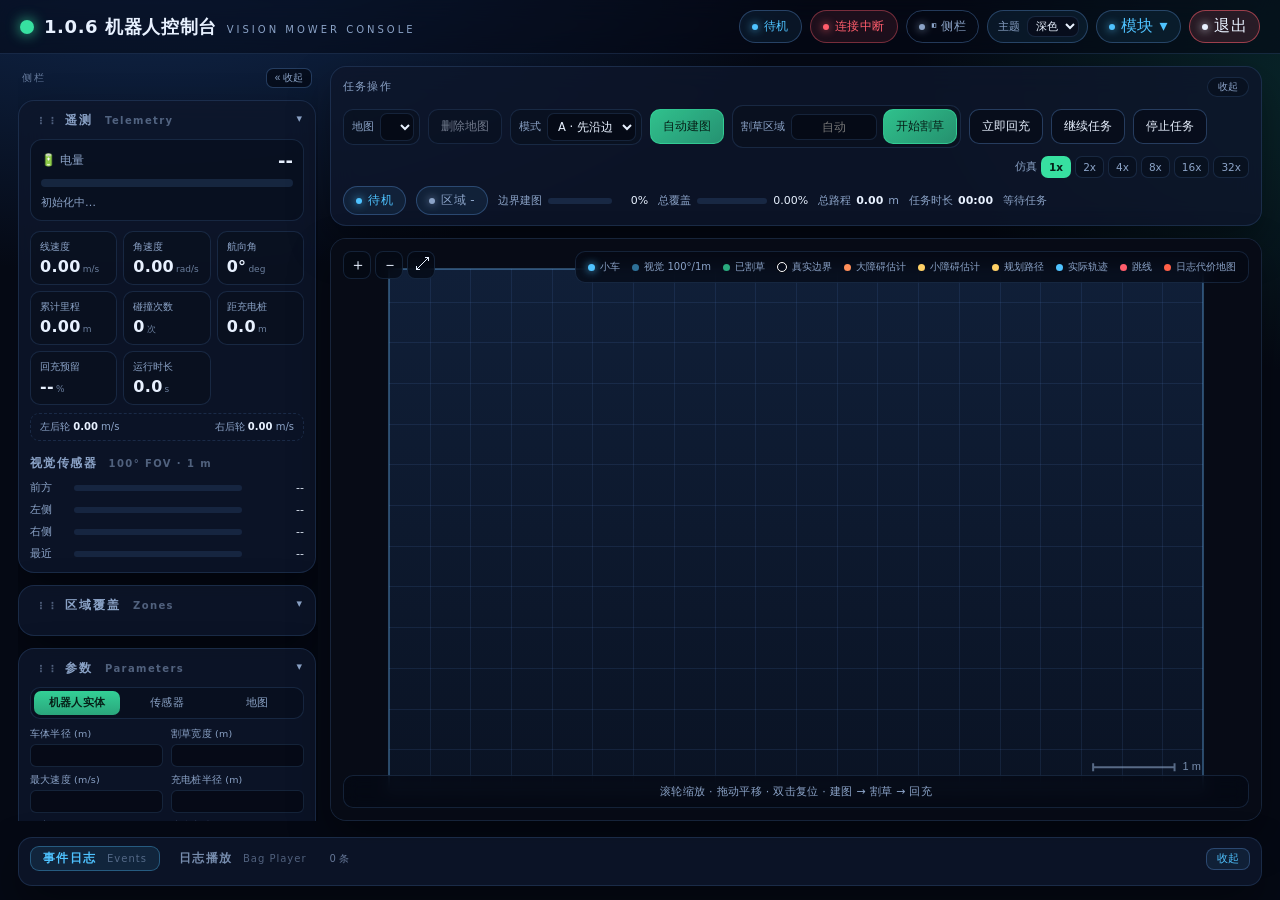
==== robot_simulation/frontend/index.html @ 34ba6122 "调整下地图设置" ====
<!DOCTYPE html>
<html lang="zh-CN">
<head>
  <meta charset="utf-8" />
  <meta name="viewport" content="width=device-width, initial-scale=1" />
  <title>1.0.6 机器人控制台 · Mower Console</title>
  <link rel="icon" href="data:image/svg+xml,%3Csvg xmlns='http://www.w3.org/2000/svg' viewBox='0 0 64 64'%3E%3Ccircle cx='32' cy='32' r='26' fill='%230b1020' stroke='%2337e0a0' stroke-width='4'/%3E%3Ccircle cx='32' cy='32' r='9' fill='%2337e0a0'/%3E%3C/svg%3E" />
  <script>
    try {
      document.documentElement.dataset.theme =
        localStorage.getItem("mowerThemeV1") || "dark";
    } catch (error) {
      document.documentElement.dataset.theme = "dark";
    }
  </script>
  <link rel="stylesheet" href="styles.css" />
</head>
<body>
  <header class="topbar">
    <div class="brand">
      <span class="brand-mark" aria-hidden="true"></span>
      <span class="brand-title">1.0.6 机器人控制台</span>
      <span class="brand-sub">Vision Mower Console</span>
    </div>
    <div class="status-chips">
      <span id="modeChip" class="chip chip--manual">待机</span>
      <span id="linkChip" class="chip chip--ok">已连接</span>
      <button id="sidebarToggleBtn" class="chip chip--ghost" type="button" aria-pressed="false"
        title="收起 / 展开左侧栏（遥测、参数）">◧ 侧栏</button>
      <label class="theme-picker" title="界面配色">
        主题
        <select id="themeSelect" aria-label="界面配色">
          <option value="dark">深色</option>
          <option value="light">浅色</option>
          <option value="warm">暖色</option>
        </select>
      </label>
      <div class="module-menu">
        <button id="moduleBtn" class="chip chip--modules" type="button" aria-haspopup="true" aria-expanded="false">模块 ▾</button>
        <div id="moduleMenu" class="module-menu-pop" hidden>
          <label><input type="checkbox" data-module-toggle="telemetry" checked /> 遥测数据</label>
          <label><input type="checkbox" data-module-toggle="manual" checked /> 手动控制</label>
          <label><input type="checkbox" data-module-toggle="zones" checked /> 区域覆盖</label>
          <label><input type="checkbox" data-module-toggle="events" checked /> 底部面板</label>
          <label><input type="checkbox" data-module-toggle="params" checked /> 参数设置</label>
          <button id="collapseAllBtn" type="button">全部折叠</button>
          <button id="expandAllBtn" type="button">全部展开</button>
          <button id="resetLayoutBtn" type="button">重置布局</button>
        </div>
      </div>
      <button id="popupBackBtn" class="chip chip--ghost" type="button" hidden
        title="把独立窗口里的面板收回到主界面">收回弹窗</button>
      <button id="exitBtn" class="chip chip--exit" type="button" title="退出控制台并关闭后端服务">退出</button>
    </div>
  </header>

  <div id="exitOverlay" class="exit-overlay" hidden>
    <div class="exit-card">
      <h2>控制台已退出</h2>
      <p id="exitTip">后端服务已关闭，端口已释放。</p>
      <p id="exitHint" class="exit-hint" hidden>
        浏览器不允许网页关闭由地址栏直接打开的标签页：请按
        <kbd>Ctrl</kbd> + <kbd>W</kbd>（macOS 为 <kbd>⌘</kbd> + <kbd>W</kbd>），
        或点击标签页右上角的 ×。
      </p>
      <button id="exitCloseBtn" class="task-btn task-btn--primary" type="button">关闭标签页</button>
    </div>
  </div>

  <main class="layout">
    <div class="sidebar">
      <div class="sidebar-head">
        <span class="sidebar-head-title">侧栏</span>
        <button id="sidebarHandle" class="side-handle" type="button"
          title="向左收起左侧栏">« 收起</button>
      </div>
      <section class="panel panel--telemetry" data-module="telemetry" data-drag-panel="telemetry" aria-label="遥测数据">
        <h2><span class="drag-grip" data-drag-handle title="拖动模块">⋮⋮</span>遥测 <span>Telemetry</span></h2>

        <div class="battery">
          <div class="battery-head">
            <span>🔋 电量</span>
            <strong id="batteryText">--</strong>
          </div>
          <div class="bar bar--battery"><i id="batteryFill"></i></div>
          <p id="chargeRow" class="charge-row">初始化中…</p>
        </div>

        <div class="metrics">
          <div class="metric"><span>线速度</span><strong id="linearSpeed">0.00</strong><em>m/s</em></div>
          <div class="metric"><span>角速度</span><strong id="angularSpeed">0.00</strong><em>rad/s</em></div>
          <div class="metric"><span>航向角</span><strong id="heading">0°</strong><em>deg</em></div>
          <div class="metric"><span>累计里程</span><strong id="distance">0.00</strong><em>m</em></div>
          <div class="metric"><span>碰撞次数</span><strong id="collisions">0</strong><em>次</em></div>
          <div class="metric" title="回充预留 = 到桩距离 × 0.65 %/m + 3%"><span>距充电桩</span><strong id="dockDistance">0.0</strong><em>m</em></div>
          <div class="metric"><span>回充预留</span><strong id="dockReserve">--</strong><em>%</em></div>
          <div class="metric"><span>运行时长</span><strong id="simTime">0.0</strong><em>s</em></div>
        </div>

        <div class="wheels">
          <span>左后轮 <strong id="leftWheel">0.00</strong> m/s</span>
          <span>右后轮 <strong id="rightWheel">0.00</strong> m/s</span>
        </div>

        <h3>视觉传感器 <span id="visionSpec">100° FOV · 1 m</span></h3>
        <div class="sensors">
          <div class="sensor" data-vision="front">
            <span class="sensor-name">前方</span>
            <div class="sensor-bar"><i></i></div>
            <span class="sensor-value">--</span>
          </div>
          <div class="sensor" data-vision="left">
            <span class="sensor-name">左侧</span>
            <div class="sensor-bar"><i></i></div>
            <span class="sensor-value">--</span>
          </div>
          <div class="sensor" data-vision="right">
            <span class="sensor-name">右侧</span>
            <div class="sensor-bar"><i></i></div>
            <span class="sensor-value">--</span>
          </div>
          <div class="sensor" data-vision="nearest">
            <span class="sensor-name">最近</span>
            <div class="sensor-bar"><i></i></div>
            <span class="sensor-value">--</span>
          </div>
        </div>

      </section>

      <section class="panel" data-module="zones" data-drag-panel="zones" aria-label="区域覆盖">
        <h2><span class="drag-grip" data-drag-handle title="拖动模块">⋮⋮</span>区域覆盖 <span>Zones</span></h2>
        <div id="zoneList" class="zone-list"></div>
      </section>

      <section class="panel" data-module="params" data-drag-panel="params" aria-label="参数设置">
        <h2><span class="drag-grip" data-drag-handle title="拖动模块">⋮⋮</span>参数 <span>Parameters</span></h2>
        <div class="param-tabs" role="tablist" aria-label="参数分类">
          <button class="param-tab is-active" type="button" role="tab" data-param-tab="robot">机器人实体</button>
          <button class="param-tab" type="button" role="tab" data-param-tab="sensor">传感器</button>
          <button class="param-tab" type="button" role="tab" data-param-tab="map">地图</button>
        </div>

        <div class="param-pane is-active" data-param-pane="robot">
          <div class="param-grid">
            <label>车体半径 (m)<input type="number" step="0.01" min="0.08" max="0.50" data-config="robot_radius" data-type="float" /></label>
            <label>割草宽度 (m)<input type="number" step="0.01" min="0.10" max="1.00" data-config="mower_width" data-type="float" /></label>
            <label>最大速度 (m/s)<input type="number" step="0.01" min="0.10" max="2.00" data-config="max_linear" data-type="float" /></label>
            <label>充电桩半径 (m)<input type="number" step="0.05" min="0.30" max="1.50" data-config="dock_radius" data-type="float" /></label>
            <label>弓字间距 (m)<input type="number" step="0.01" min="0.15" max="0.80" data-config="lane_spacing" data-type="float" /></label>
            <label>边缘内缩 (m)<input type="number" step="0.01" min="0.12" max="0.60" data-config="edge_inset" data-type="float" /></label>
            <label>沿边速度 (m/s)<input type="number" step="0.01" min="0.15" max="1.20" data-config="edge_speed" data-type="float" /></label>
            <label>内直角前移 (m)<input type="number" step="0.01" min="0.04" max="0.40" data-config="inner_corner_advance" data-type="float" /></label>
            <label>绕障余量 (m)<input type="number" step="0.01" min="0.20" max="1.50" data-config="ring_margin" data-type="float" /></label>
          </div>
          <div class="param-sub">电源 · Power</div>
          <div class="param-grid">
            <label>低电回充 (%)<input type="number" step="1" min="5" max="60" data-config="battery_low" data-type="float" /></label>
            <label>恢复电量 (%)<input type="number" step="1" min="40" max="100" data-config="battery_resume" data-type="float" /></label>
            <label>耗电系数<input type="number" step="0.05" min="0.10" max="2.00" data-config="battery_drain_factor" data-type="float" /></label>
          </div>
        </div>

        <div class="param-pane" data-param-pane="sensor">
          <div class="param-sub">视觉 · Vision</div>
          <div class="param-grid">
            <label>视觉 FOV (°)<input type="number" step="1" min="30" max="180" data-config="vision_fov_deg" data-type="float" /></label>
            <label>视觉量程 (m)<input type="number" step="0.05" min="0.30" max="4.00" data-config="vision_range" data-type="float" /></label>
            <label>视觉射线数<input type="number" step="2" min="9" max="181" data-config="vision_rays" data-type="int" /></label>
          </div>
          <p class="hint param-message">视觉为唯一感知源，只有 100° FOV / 1 m 内探明的障碍物才视为已知。</p>
        </div>

        <div class="param-pane" data-param-pane="map">
          <div class="param-sub">地图编辑 · Map Edit</div>
          <div class="map-edit-row">
            <button id="editStaticBtn" class="task-btn task-btn--ghost" type="button" data-edit-kind="static">添加静态障碍</button>
            <button id="editDynamicBtn" class="task-btn task-btn--ghost" type="button" data-edit-kind="dynamic">添加动态障碍</button>
            <button id="editNoGoBtn" class="task-btn task-btn--ghost" type="button" data-edit-kind="no_go">添加禁区</button>
          </div>
          <div class="param-grid">
            <label>编辑半径 (m)<input id="editRadius" type="number" step="0.05" min="0.10" max="4.00" value="0.35" /></label>
            <label>动态行程 (m)<input id="editSpan" type="number" step="0.1" min="0.4" max="6.00" value="1.6" /></label>
          </div>
          <p id="editMapMessage" class="hint param-message">
            点“添加…”后在地图上点击放置障碍物；禁区按住左键拖出矩形框选。静态/动态障碍是实体（视觉可探测），禁区只禁止进入与切割。
          </p>
          <div id="mapEditList" class="edit-list"></div>
          <div class="map-edit-actions">
            <button id="editClearBtn" class="task-btn task-btn--ghost" type="button">清空编辑</button>
          </div>
          <div class="map-import-block">
            <button id="importFileBtn" class="task-btn task-btn--ghost" type="button">选择文件</button>
            <button id="importAllMapsBtn" class="task-btn task-btn--primary" type="button">自动导入</button>
            <input id="importFileInput" type="file" accept=".pgm,.json,.yaml,.yml" multiple hidden />
          </div>
          <p id="importMapMessage" class="hint param-message">
            可用文件：.pgm 栅格地图（必需），path/default.json、map_info.json（可选，提供分辨率与名称）。
            “自动导入”会扫描服务端 data/map 下所有含 .pgm 的地图并一次性导入。
          </p>
        </div>

        <div class="param-actions">
          <button id="applyParamsBtn" class="task-btn task-btn--primary" type="button">应用参数</button>
          <button id="resetParamsBtn" class="task-btn task-btn--ghost" type="button">恢复默认</button>
        </div>
        <p id="paramMessage" class="hint param-message">参数在待机/暂停时应用，下一次规划生效。</p>
      </section>

      <aside class="panel panel--controls" data-module="manual" data-drag-panel="manual" aria-label="手动控制">
        <h2><span class="drag-grip" data-drag-handle title="拖动模块">⋮⋮</span>手动控制 <span>Manual</span></h2>
        <div class="dpad">
          <button class="pad-btn pad-btn--up" data-command="forward" aria-label="前进">▲</button>
          <button class="pad-btn pad-btn--left" data-command="left" aria-label="左转">◀</button>
          <button class="pad-btn pad-btn--stop" data-command="stop" aria-label="停止">■</button>
          <button class="pad-btn pad-btn--right" data-command="right" aria-label="右转">▶</button>
          <button class="pad-btn pad-btn--down" data-command="backward" aria-label="后退">▼</button>
        </div>
        <div class="mode-row">
          <button id="estopBtn" class="mode-btn" type="button">急停</button>
          <button id="resetBtn" class="mode-btn mode-btn--ghost" type="button">复位</button>
        </div>
      </aside>
    </div>

    <div class="workspace">
      <section class="mission" aria-label="任务控制">
        <div class="mission-row mission-row--head">
          <span class="mission-head-title">任务操作</span>
          <button id="missionFoldBtn" class="mission-fold" type="button"
            aria-expanded="true" title="收起 / 展开任务操作">收起</button>
        </div>
        <div class="mission-row mission-row--controls">
          <label class="map-picker">地图
            <select id="mapSelect"></select>
          </label>
          <button id="deleteMapBtn" class="task-btn task-btn--ghost" type="button" disabled>删除地图</button>
          <label class="map-picker">模式
            <select id="mowMode">
              <option value="A">A · 先沿边</option>
              <option value="B">B · 先弓字</option>
            </select>
          </label>
          <button id="mapBtn" class="task-btn task-btn--primary" type="button">自动建图</button>
          <div class="zone-field">
            <label for="zoneOrder">割草区域</label>
            <input id="zoneOrder" value="" placeholder="自动" spellcheck="false" inputmode="numeric" />
            <button id="mowBtn" class="task-btn task-btn--primary" type="button">开始割草</button>
          </div>
          <button id="chargeBtn" class="task-btn" type="button">立即回充</button>
          <button id="resumeBtn" class="task-btn" type="button">继续任务</button>
          <button id="stopBtn" class="task-btn task-btn--ghost" type="button">停止任务</button>
          <div class="speed-group">
            <span>仿真</span>
            <button class="speed-btn active" data-speed="1" type="button">1x</button>
            <button class="speed-btn" data-speed="2" type="button">2x</button>
            <button class="speed-btn" data-speed="4" type="button">4x</button>
            <button class="speed-btn" data-speed="8" type="button">8x</button>
            <button class="speed-btn" data-speed="16" type="button">16x</button>
            <button class="speed-btn" data-speed="32" type="button">32x</button>
          </div>
        </div>
        <div class="mission-row mission-row--status">
          <span id="phaseChip" class="chip">待机</span>
          <span id="zoneChip" class="chip chip--zone">区域 -</span>
          <div class="progress">
            <span>边界建图</span>
            <div class="bar"><i id="mapFill"></i></div>
            <em id="mapText">0%</em>
          </div>
          <div class="progress">
            <span>总覆盖</span>
            <div class="bar"><i id="overallFill"></i></div>
            <em id="overallText">0.00%</em>
          </div>
          <span class="stat">总路程 <strong id="taskDistance">0.00</strong> m</span>
          <span class="stat">任务时长 <strong id="taskDuration">00:00</strong></span>
          <span id="missionMessage" class="mission-message">等待任务</span>
        </div>
      </section>

      <section class="stage" aria-label="场地地图">
        <canvas id="arena"></canvas>
        <div class="map-view-tools">
          <button id="zoomInBtn" type="button" title="放大">＋</button>
          <button id="zoomOutBtn" type="button" title="缩小">－</button>
          <button id="zoomResetBtn" type="button" title="复位视图">⤢</button>
        </div>
        <div id="mapCursor" class="map-cursor" aria-live="off">X -- · Y --</div>
        <div class="legend">
          <span><i class="dot dot--robot"></i>小车</span>
          <span><i class="dot dot--vision"></i>视觉 100°/1m</span>
          <span><i class="dot dot--mowed"></i>已割草</span>
          <span><i class="dot dot--obstacle-real"></i>真实边界</span>
          <span><i class="dot dot--obstacle-large"></i>大障碍估计</span>
          <span><i class="dot dot--obstacle-small"></i>小障碍估计</span>
          <span><i class="dot dot--path"></i>规划路径</span>
          <span><i class="dot dot--trail"></i>实际轨迹</span>
          <span><i class="dot dot--jump"></i>跳线</span>
          <span><i class="dot dot--costmap"></i>日志代价地图</span>
        </div>
        <div class="tips">滚轮缩放 · 拖动平移 · 双击复位 · 建图 → 割草 → 回充</div>
        <figure id="bagVideo" class="bag-video" hidden>
          <div class="bag-video-head">
            <span id="bagVideoTitle" class="bag-video-title">GrassSegImg</span>
            <span id="bagVideoMeta" class="bag-video-meta">--</span>
            <span class="bag-video-tools">
              <button id="bagVideoLargeBtn" type="button" title="放大 / 还原">⤢</button>
              <button id="bagVideoPopBtn" type="button" title="在独立窗口中打开">⧉</button>
              <button id="bagVideoCloseBtn" type="button" title="关闭图像窗口">×</button>
            </span>
          </div>
          <img id="bagVideoImg" class="bag-video-img" alt="日志图像" />
        </figure>
      </section>
    </div>
  </main>

  <button id="sidebarTab" class="side-tab" type="button" title="展开左侧栏" hidden>»</button>

  <section class="log-dock" data-module="events" data-drag-panel="events" aria-label="事件日志与日志播放">
    <div class="log-dock-head">
      <div class="dock-tabs" role="tablist" aria-label="底部面板">
        <button class="dock-tab is-active" type="button" role="tab" data-dock-tab="events">事件日志 <span>Events</span></button>
        <button class="dock-tab" type="button" role="tab" data-dock-tab="bag">日志播放 <span>Bag Player</span></button>
      </div>
      <span id="logCount" class="log-dock-count">0 条</span>
      <button id="logToggleBtn" class="log-toggle" type="button" aria-expanded="true">收起</button>
    </div>
    <div class="dock-pane is-active" data-dock-pane="events">
      <ul id="log" class="log-list"></ul>
    </div>
    <div class="dock-pane" data-dock-pane="bag">
      <div class="bag-player">
        <div class="bag-col bag-col--left">
          <div class="bag-row bag-row--play">
            <button id="bagLoadBtn" class="task-btn task-btn--primary" type="button">载入</button>
            <button id="bagPlayBtn" class="task-btn" type="button">播放</button>
            <button id="bagPauseBtn" class="task-btn" type="button">暂停</button>
            <button id="bagStopBtn" class="task-btn task-btn--ghost" type="button">停止</button>
            <button id="bagQueueBtn" class="task-btn" type="button" title="按勾选顺序连续播放">连续播放</button>
            <label class="bag-speed" title="回放倍速（与顶部仿真倍速相乘）">倍速
              <select id="bagSpeed">
                <option value="1">1x</option>
                <option value="2">2x</option>
                <option value="4">4x</option>
              </select>
            </label>
          </div>
          <div class="bag-row bag-progress-row">
            <input id="bagProgress" class="bag-progress" type="range" min="0" max="1000" value="0" step="1" />
            <span id="bagTime" class="bag-time">0.0 / 0.0 s</span>
          </div>
          <div class="bag-current">
            <span>当前日志</span>
            <strong id="bagCurrentName">未载入</strong>
            <span id="bagHint" class="bag-current-hint">选择日志后点“载入”，再点“播放”；勾选多个可“连续播放”。</span>
          </div>
          <div class="bag-row">
            <label class="bag-label" for="bagFolder">日志文件夹</label>
            <select id="bagFolder" class="bag-select"></select>
            <button id="bagRefreshBtn" class="task-btn task-btn--ghost" type="button">刷新</button>
            <button id="bagVideoToggleBtn" class="task-btn task-btn--ghost" type="button"
              title="显示 / 隐藏日志图像窗口">图像窗口</button>
            <button id="bagPopBtn" class="task-btn task-btn--ghost" type="button"
              title="把日志播放放到独立窗口">独立窗口</button>
          </div>
          <div class="bag-row bag-row--all">
            <label class="bag-all"><input id="bagSelectAll" type="checkbox" /> 全选</label>
            <span id="bagOrderHint" class="bag-order-hint">按日志编号从大到小</span>
          </div>
          <div id="bagList" class="bag-list" role="listbox" aria-label="日志列表"></div>
        </div>
        <div class="bag-col bag-col--right">
          <details class="bag-topics" open>
            <summary>话题列表 <strong id="bagTopicCount">0</strong>
              <em>勾掉的话题不再参与画面显示</em>
            </summary>
            <div id="bagTopicList" class="bag-topic-list"></div>
          </details>
          <div class="bag-fidelity">
            <span id="bagFidelity" class="bag-fidelity-value">--</span>
            <span class="bag-fidelity-label">仿真吻合度</span>
            <span id="bagQueueInfo" class="bag-queue">队列 --</span>
          </div>
          <div class="bag-stats bag-stats--compact">
            <span>误差 <strong id="bagErrAvg">--</strong> m</span>
            <span>最大 <strong id="bagErrMax">--</strong> m</span>
            <span>帧 <strong id="bagSamples">0</strong></span>
            <span>重定位 <strong id="bagTeleports">0</strong></span>
            <span>时长 <strong id="bagDuration">--</strong> s</span>
            <span>轨迹 <strong id="bagPathLen">--</strong> m</span>
            <span>位姿 <strong id="bagPoseCount">--</strong> 帧</span>
          </div>
          <div class="bag-stats bag-stats--compact bag-stats--dim">
            <span>地图 <strong id="bagMapInfo">--</strong></span>
            <span>代价地图 <strong id="bagCostInfo">--</strong></span>
            <span>位姿话题 <strong id="bagTopic">--</strong></span>
            <span>电量 <strong id="bagBatteryInfo">--</strong></span>
          </div>
        </div>
      </div>
    </div>
  </section>

  <script src="app.js"></script>
</body>
</html>
---- robot_simulation/frontend/styles.css ----
:root,
html[data-theme="dark"] {
  color-scheme: dark;
  --bg: #050914;
  --panel: rgba(14, 23, 43, 0.82);
  --panel-strong: rgba(19, 31, 56, 0.92);
  --line: rgba(var(--line-rgb), 0.18);
  --line-strong: rgba(var(--line-rgb), 0.35);
  --text: #e8f1ff;
  --muted: #8ba3c7;
  --green: #37e0a0;
  --cyan: #4fc3ff;
  --amber: #ffb02e;
  --red: #ff5d6c;
  --shadow: 0 18px 40px rgba(0, 0, 0, 0.35);
  --topbar-bg: rgba(var(--well-rgb), 0.55);
  --bg-glow-1: rgba(31, 78, 148, 0.55);
  --bg-glow-2: rgba(16, 94, 84, 0.42);
  --line-rgb: 96, 150, 220;
  --muted-rgb: 139, 163, 199;
  --cyan-rgb: 79, 195, 255;
  --green-rgb: 55, 224, 160;
  --red-rgb: 255, 93, 108;
  --amber-rgb: 255, 176, 46;
  --well-rgb: 5, 9, 20;
  --panel-soft-rgb: 8, 14, 27;
  --accent-text: #062018;
  --obstacle-large-color: #ff8f5a;
  --obstacle-small-color: #ffd166;
  --obstacle-real-color: #ffffff;
  --event-text: #b9ffdf;
  --warn-text: #ffc3c9;
  --canvas-bg: #070b16;
}

html[data-theme="light"] {
  color-scheme: light;
  --bg: #eef3f9;
  --panel: rgba(255, 255, 255, 0.88);
  --panel-strong: rgba(255, 255, 255, 0.97);
  --line: rgba(120, 155, 195, 0.28);
  --line-strong: rgba(120, 155, 195, 0.5);
  --text: #16283c;
  --muted: #5c7590;
  --green: #0f9c6a;
  --cyan: #1f7fc4;
  --amber: #b1690a;
  --red: #cf3545;
  --shadow: 0 14px 30px rgba(28, 58, 92, 0.12);
  --topbar-bg: rgba(255, 255, 255, 0.72);
  --bg-glow-1: rgba(160, 200, 240, 0.6);
  --bg-glow-2: rgba(170, 230, 210, 0.45);
  --line-rgb: 120, 155, 195;
  --muted-rgb: 92, 117, 144;
  --cyan-rgb: 31, 127, 196;
  --green-rgb: 15, 156, 106;
  --red-rgb: 207, 53, 69;
  --amber-rgb: 177, 105, 10;
  --well-rgb: 233, 240, 248;
  --panel-soft-rgb: 245, 249, 253;
  --accent-text: #ffffff;
  --obstacle-large-color: #d9622f;
  --obstacle-small-color: #c08a10;
  --obstacle-real-color: #ffffff;
  --event-text: #106b4a;
  --warn-text: #a3222f;
  --canvas-bg: #eef3f9;
}

html[data-theme="warm"] {
  color-scheme: dark;
  --bg: #17100a;
  --panel: rgba(44, 30, 21, 0.86);
  --panel-strong: rgba(54, 37, 26, 0.94);
  --line: rgba(190, 130, 80, 0.24);
  --line-strong: rgba(190, 130, 80, 0.45);
  --text: #fbeee1;
  --muted: #cfa987;
  --green: #ffb02e;
  --cyan: #ff8a5c;
  --amber: #ffd591;
  --red: #ff6b6b;
  --shadow: 0 18px 40px rgba(0, 0, 0, 0.45);
  --topbar-bg: rgba(28, 18, 12, 0.6);
  --bg-glow-1: rgba(122, 70, 28, 0.5);
  --bg-glow-2: rgba(150, 100, 24, 0.35);
  --line-rgb: 190, 130, 80;
  --muted-rgb: 207, 169, 135;
  --cyan-rgb: 255, 138, 92;
  --green-rgb: 255, 176, 46;
  --red-rgb: 255, 107, 107;
  --amber-rgb: 255, 213, 145;
  --well-rgb: 26, 16, 10;
  --panel-soft-rgb: 34, 22, 15;
  --accent-text: #2a1602;
  --obstacle-large-color: #ff9f6b;
  --obstacle-small-color: #ffcf86;
  --obstacle-real-color: #ffffff;
  --event-text: #ffd8a3;
  --warn-text: #ffb3b3;
  --canvas-bg: #170f09;
}

* {
  box-sizing: border-box;
}

html,
body {
  height: 100%;
}

body {
  margin: 0;
  color: var(--text);
  font-family: "Segoe UI", "PingFang SC", "Microsoft YaHei", system-ui, sans-serif;
  background:
    radial-gradient(1100px 620px at 12% -12%, var(--bg-glow-1), transparent 62%),
    radial-gradient(900px 540px at 112% 8%, var(--bg-glow-2), transparent 58%),
    var(--bg);
  display: flex;
  flex-direction: column;
  overflow: hidden;
}

/* ------------------------------------------------------------- 顶栏 */
.topbar {
  position: relative;
  z-index: 100;
  display: flex;
  align-items: center;
  justify-content: space-between;
  gap: 16px;
  padding: 10px 20px;
  border-bottom: 1px solid var(--line);
  background: var(--topbar-bg);
  backdrop-filter: blur(12px);
}

.brand {
  display: flex;
  align-items: baseline;
  gap: 10px;
  min-width: 0;
}

.brand-mark {
  width: 14px;
  height: 14px;
  border-radius: 50%;
  background: var(--green);
  box-shadow: 0 0 14px rgba(var(--green-rgb), 0.9);
  align-self: center;
}

.brand-title {
  font-size: 18px;
  font-weight: 600;
  letter-spacing: 0.6px;
}

.brand-sub {
  font-size: 10px;
  letter-spacing: 3px;
  text-transform: uppercase;
  color: var(--muted);
}

.status-chips {
  display: flex;
  gap: 8px;
  flex-wrap: wrap;
}

.chip {
  display: inline-flex;
  align-items: center;
  gap: 6px;
  padding: 5px 12px;
  border-radius: 999px;
  font-size: 12px;
  letter-spacing: 0.5px;
  border: 1px solid var(--line-strong);
  background: rgba(var(--cyan-rgb), 0.08);
  color: var(--cyan);
  white-space: nowrap;
}

.chip::before {
  content: "";
  width: 6px;
  height: 6px;
  border-radius: 50%;
  background: currentColor;
  box-shadow: 0 0 8px currentColor;
}

.chip--manual { color: var(--cyan); }
.chip--auto,
.chip--map,
.chip--mow { color: var(--green); background: rgba(var(--green-rgb), 0.1); border-color: rgba(var(--green-rgb), 0.4); }
.chip--charge { color: var(--amber); background: rgba(var(--amber-rgb), 0.1); border-color: rgba(var(--amber-rgb), 0.4); }
.chip--zone { color: var(--muted); }
.chip--ok { color: var(--green); }
.chip--down { color: var(--red); background: rgba(var(--red-rgb), 0.1); border-color: rgba(var(--red-rgb), 0.4); }

/* ------------------------------------------------------------- 布局 */
.layout {
  flex: 1;
  min-height: 0;
  display: grid;
  grid-template-columns: 300px minmax(0, 1fr);
  gap: 12px;
  padding: 12px 18px 16px;
}

/* 收起左侧栏：侧栏不参与布局，工作区独占整行 */
.layout.is-side-hidden {
  grid-template-columns: minmax(0, 1fr);
}

.layout.is-side-hidden .sidebar {
  display: none;
}

.chip[hidden],
.bag-video[hidden] {
  display: none;
}

.chip--ghost {
  background: transparent;
  border-color: var(--line-strong);
  color: var(--muted);
}

.chip--ghost[aria-pressed="true"] {
  color: var(--text);
  border-color: rgba(var(--green-rgb), 0.55);
  background: rgba(var(--green-rgb), 0.12);
}

/* 侧栏上的「向左收起」把手，以及收起后贴在左边的展开标签 */
.sidebar-head {
  flex: 0 0 auto;
  display: flex;
  align-items: center;
  justify-content: space-between;
  gap: 8px;
  padding: 2px 4px 0;
}

.sidebar-head-title {
  font-size: 10px;
  letter-spacing: 2px;
  text-transform: uppercase;
  color: rgba(var(--muted-rgb), 0.7);
}

.side-handle {
  padding: 2px 8px;
  border-radius: 7px;
  border: 1px solid var(--line-strong);
  background: rgba(var(--well-rgb), 0.7);
  color: var(--muted);
  font-size: 10px;
  line-height: 1.4;
  cursor: pointer;
  white-space: nowrap;
}

.side-handle:hover {
  color: var(--text);
  border-color: rgba(var(--green-rgb), 0.5);
}

.side-tab {
  position: fixed;
  left: 0;
  top: 50%;
  transform: translateY(-50%);
  z-index: 12;
  width: 16px;
  height: 74px;
  padding: 0;
  border-radius: 0 8px 8px 0;
  border: 1px solid var(--line-strong);
  border-left: none;
  background: rgba(var(--well-rgb), 0.9);
  color: var(--muted);
  font-size: 11px;
  cursor: pointer;
  display: none;
}

.side-tab:hover {
  color: var(--text);
}

.layout.is-side-hidden ~ .side-tab {
  display: block;
}

.sidebar {
  position: relative;
  display: flex;
  flex-direction: column;
  gap: 12px;
  min-height: 0;
  overflow: auto;
  padding-right: 2px;
  scrollbar-width: thin;
  scrollbar-color: rgba(var(--line-rgb), 0.35) transparent;
}

.sidebar::-webkit-scrollbar { width: 8px; }
.sidebar::-webkit-scrollbar-thumb { background: rgba(var(--line-rgb), 0.3); border-radius: 8px; }

.sidebar .panel {
  flex: 0 0 auto;
  overflow: visible;
}



.panel {
  min-height: 0;
  overflow: auto;
  padding: 11px;
  border: 1px solid var(--line);
  border-radius: 16px;
  background: var(--panel);
  backdrop-filter: blur(14px);
  box-shadow: var(--shadow);
}

.panel h2 {
  margin: 0 0 10px;
  font-size: 12px;
  font-weight: 600;
  letter-spacing: 2px;
  text-transform: uppercase;
  color: var(--muted);
}

.panel h2 span,
.panel h3 span {
  font-size: 10px;
  letter-spacing: 1.4px;
  color: rgba(var(--muted-rgb), 0.55);
  margin-left: 6px;
  text-transform: none;
}

.panel h3 {
  margin: 14px 0 8px;
  font-size: 12px;
  font-weight: 600;
  letter-spacing: 1.4px;
  color: var(--muted);
}

/* ------------------------------------------------------------- 遥测 */
.battery {
  padding: 10px;
  border-radius: 12px;
  background: rgba(var(--panel-soft-rgb), 0.6);
  border: 1px solid var(--line);
}

.battery-head {
  display: flex;
  align-items: center;
  justify-content: space-between;
  font-size: 12px;
  color: var(--muted);
  margin-bottom: 8px;
}

.battery-head strong {
  font-size: 18px;
  color: var(--text);
  font-variant-numeric: tabular-nums;
}

.bar {
  height: 8px;
  border-radius: 999px;
  background: rgba(var(--line-rgb), 0.16);
  overflow: hidden;
}

.bar i {
  display: block;
  height: 100%;
  width: 0;
  border-radius: inherit;
  transition: width 0.25s ease, background 0.25s ease;
}

.bar--battery i {
  background: linear-gradient(90deg, #21b57c, var(--green));
  box-shadow: 0 0 12px rgba(var(--green-rgb), 0.5);
}

.bar--battery i.mid {
  background: linear-gradient(90deg, #d18a12, var(--amber));
  box-shadow: 0 0 12px rgba(var(--amber-rgb), 0.45);
}

.bar--battery i.low {
  background: linear-gradient(90deg, #c02f42, var(--red));
  box-shadow: 0 0 12px rgba(var(--red-rgb), 0.5);
}

.charge-row {
  margin: 8px 0 0;
  font-size: 11px;
  color: var(--muted);
}

.charge-row.charging {
  color: var(--green);
  text-shadow: 0 0 12px rgba(var(--green-rgb), 0.55);
}

.metrics {
  display: grid;
  grid-template-columns: repeat(3, minmax(0, 1fr));
  gap: 6px;
  margin-top: 10px;
}

.metric {
  padding: 8px 9px;
  border-radius: 10px;
  border: 1px solid var(--line);
  background: rgba(var(--panel-soft-rgb), 0.5);
  min-width: 0;
}

.metric span {
  display: block;
  font-size: 10px;
  color: var(--muted);
  margin-bottom: 3px;
  white-space: nowrap;
}

.metric strong {
  font-size: 16px;
  font-weight: 600;
  font-variant-numeric: tabular-nums;
  letter-spacing: 0.3px;
}

.metric em {
  font-style: normal;
  font-size: 9px;
  color: rgba(var(--muted-rgb), 0.75);
  margin-left: 2px;
}

.wheels {
  display: flex;
  justify-content: space-between;
  gap: 8px;
  margin-top: 8px;
  padding: 6px 9px;
  border-radius: 9px;
  border: 1px dashed var(--line);
  font-size: 10px;
  color: var(--muted);
}

.wheels strong {
  color: var(--text);
  font-variant-numeric: tabular-nums;
  font-weight: 600;
}

/* ------------------------------------------------------------- 视觉/区域 */
.sensors {
  display: flex;
  flex-direction: column;
  gap: 7px;
}

.sensor {
  display: grid;
  grid-template-columns: 34px minmax(0, 1fr) 52px;
  align-items: center;
  gap: 10px;
  font-size: 11px;
  color: var(--muted);
}

.sensor-bar {
  height: 6px;
  border-radius: 999px;
  background: rgba(var(--line-rgb), 0.14);
  overflow: hidden;
}

.sensor-bar i {
  display: block;
  height: 100%;
  width: 0;
  border-radius: inherit;
  background: var(--green);
  transition: width 0.12s linear, background 0.2s ease;
}

.sensor-value {
  text-align: right;
  font-variant-numeric: tabular-nums;
  color: var(--text);
  font-size: 11px;
}

.zone-list {
  display: flex;
  flex-direction: column;
  gap: 5px;
}

.zone-item {
  display: grid;
  grid-template-columns: 20px minmax(0, 1fr) 36px;
  align-items: center;
  gap: 8px;
  font-size: 10.5px;
  color: var(--muted);
  padding: 2px 0;
}

.zone-item .zone-name {
  font-variant-numeric: tabular-nums;
  font-weight: 600;
  color: var(--text);
}

.zone-item .bar {
  height: 5px;
}

.zone-item .bar i {
  background: rgba(var(--green-rgb), 0.75);
}

.zone-item .zone-pct {
  text-align: right;
  font-variant-numeric: tabular-nums;
}

.zone-item.unselected {
  opacity: 0.4;
}

.zone-item.current {
  color: var(--green);
}

.zone-item.current .zone-name {
  color: var(--green);
  text-shadow: 0 0 10px rgba(var(--green-rgb), 0.6);
}

/* ------------------------------------------------------------- 日志 */
.log-title {
  margin-top: 14px !important;
}

.log-list {
  list-style: none;
  margin: 0;
  padding: 0;
  display: flex;
  flex-direction: column;
  gap: 5px;
  font-size: 11px;
  max-height: 74px;
  overflow: auto;
}

.log-item {
  display: flex;
  gap: 8px;
  padding: 6px 8px;
  border-radius: 8px;
  border-left: 2px solid rgba(var(--line-rgb), 0.45);
  background: rgba(var(--panel-soft-rgb), 0.55);
  color: var(--text);
  line-height: 1.35;
  animation: log-in 0.25s ease;
}

@keyframes log-in {
  from { opacity: 0; transform: translateY(-3px); }
}

.log-time {
  color: rgba(var(--muted-rgb), 0.8);
  font-variant-numeric: tabular-nums;
  flex: 0 0 auto;
}

.log-msg {
  min-width: 0;
  overflow-wrap: anywhere;
}

.log--info { border-left-color: var(--cyan); }
.log--event { border-left-color: var(--green); color: var(--event-text); }
.log--warn { border-left-color: var(--red); color: var(--warn-text); }

/* ------------------------------------------------------------- 底部日志区 */
.log-dock {
  flex: 0 0 auto;
  display: flex;
  flex-direction: column;
  min-height: 0;
  margin: 0 18px 14px;
  padding: 8px 11px;
  border: 1px solid var(--line);
  border-radius: 14px;
  background: var(--panel);
  backdrop-filter: blur(14px);
  box-shadow: var(--shadow);
}

.log-dock.is-hidden {
  display: none !important;
}

.log-dock-head {
  display: flex;
  align-items: center;
  gap: 10px;
  padding-bottom: 6px;
}

.log-dock-title {
  font-size: 11.5px;
  font-weight: 600;
  letter-spacing: 2px;
  text-transform: uppercase;
  color: var(--muted);
}

.log-dock-title span {
  font-size: 10px;
  letter-spacing: 1.4px;
  color: rgba(var(--muted-rgb), 0.55);
  margin-left: 6px;
  text-transform: none;
}

.log-dock-count {
  color: rgba(var(--muted-rgb), 0.7);
  font-size: 10px;
  font-variant-numeric: tabular-nums;
}

.log-toggle {
  margin-left: auto;
  padding: 3px 10px;
  border: 1px solid var(--line-strong);
  border-radius: 8px;
  background: rgba(var(--cyan-rgb), 0.08);
  color: var(--cyan);
  font: inherit;
  font-size: 10.5px;
  cursor: pointer;
  transition: all 0.15s ease;
}

.log-toggle:hover {
  color: var(--text);
  border-color: rgba(var(--cyan-rgb), 0.55);
}

/* 底部面板页签：事件日志 / 导航节点 */
.dock-tabs {
  display: flex;
  gap: 6px;
}

.dock-tab {
  padding: 4px 12px;
  border: 1px solid transparent;
  border-radius: 9px;
  background: transparent;
  color: rgba(var(--muted-rgb), 0.85);
  font: inherit;
  font-size: 11.5px;
  font-weight: 600;
  letter-spacing: 1.4px;
  text-transform: uppercase;
  cursor: pointer;
  transition: all 0.15s ease;
}

.dock-tab span {
  font-size: 10px;
  font-weight: 500;
  letter-spacing: 1px;
  text-transform: none;
  color: rgba(var(--muted-rgb), 0.55);
  margin-left: 5px;
}

.dock-tab:hover {
  color: var(--text);
}

.dock-tab.is-active {
  color: var(--cyan);
  border-color: rgba(var(--cyan-rgb), 0.35);
  background: rgba(var(--cyan-rgb), 0.1);
}

.dock-pane {
  display: none;
  min-height: 0;
}

.dock-pane.is-active {
  display: block;
}

/* ------------------------------------------------------------- 日志播放器 */
.dock-pane[data-dock-pane="bag"] {
  /* 播放栏 + 导入 + 列表 + 右侧话题/指标一屏放得下 */
  max-height: 430px;
  overflow-y: auto;
  overflow-x: hidden;
}

.bag-player {
  display: grid;
  /* 只保留两列：左侧导入日志文件（含播放栏），右侧话题列表与回放指标 */
  grid-template-columns: minmax(340px, 1.25fr) minmax(260px, 1fr);
  gap: 14px;
  align-items: start;
  margin-top: 8px;
}

.bag-row--play {
  gap: 6px;
}

.bag-current {
  display: flex;
  align-items: baseline;
  flex-wrap: wrap;
  gap: 4px 8px;
  font-size: 12px;
  color: var(--muted);
}

.bag-current strong {
  color: var(--text);
  font-weight: 600;
  font-size: 13px;
  overflow: hidden;
  text-overflow: ellipsis;
  white-space: nowrap;
}

/* “当前日志 + 已载入提示”同一行，字号比普通说明大一级 */
.bag-current-hint {
  color: rgba(var(--muted-rgb), 0.9);
  font-size: 12px;
  line-height: 1.5;
}

.bag-row--all {
  gap: 10px;
}

.bag-all {
  display: inline-flex;
  align-items: center;
  gap: 5px;
  font-size: 11px;
  color: var(--muted);
  cursor: pointer;
}

.bag-all input {
  accent-color: var(--green);
}

.bag-order-hint {
  font-size: 10px;
  color: rgba(var(--muted-rgb), 0.8);
}

.bag-topics summary em {
  font-style: normal;
  margin-left: 8px;
  color: rgba(var(--muted-rgb), 0.75);
  font-size: 10px;
}

.bag-topic--off .bag-topic-name {
  color: rgba(var(--muted-rgb), 0.6);
  text-decoration: line-through;
}

.bag-topic input[type="checkbox"] {
  accent-color: var(--green);
  flex: 0 0 auto;
}

.bag-topic--static input[type="checkbox"] {
  opacity: 0.35;
}

.bag-col {
  min-width: 0;
  display: flex;
  flex-direction: column;
  gap: 8px;
}

.bag-row {
  display: flex;
  align-items: center;
  gap: 8px;
  flex-wrap: wrap;
}

.bag-label {
  color: var(--muted);
  font-size: 11px;
  letter-spacing: 0.4px;
}

.bag-select,
.bag-speed select {
  flex: 1 1 190px;
  min-width: 0;
  padding: 5px 8px;
  border: 1px solid var(--line-strong);
  border-radius: 8px;
  background: rgba(var(--panel-soft-rgb), 0.9);
  color: var(--text);
  font: inherit;
  font-size: 11px;
}

.bag-speed {
  display: inline-flex;
  align-items: center;
  gap: 6px;
  flex: 0 0 auto;
  white-space: nowrap;
  color: var(--muted);
  font-size: 11px;
}

.bag-speed select {
  flex: 0 0 auto;
  width: 64px;
}

.bag-progress-row {
  gap: 10px;
}

.bag-progress {
  flex: 1 1 auto;
  accent-color: var(--green);
  height: 4px;
}

.bag-time {
  color: var(--muted);
  font-size: 11px;
  font-variant-numeric: tabular-nums;
  white-space: nowrap;
}

.bag-hint {
  margin: 0;
  color: var(--muted);
  font-size: 11px;
  line-height: 1.6;
}

.bag-fidelity {
  display: flex;
  align-items: baseline;
  gap: 8px;
}

.bag-fidelity-value {
  font-size: 26px;
  font-weight: 600;
  color: var(--muted);
  font-variant-numeric: tabular-nums;
}

.bag-fidelity-value.is-good {
  color: var(--green);
}

.bag-fidelity-value.is-bad {
  color: var(--amber);
}

.bag-fidelity-label {
  color: var(--muted);
  font-size: 11px;
  letter-spacing: 0.4px;
}

.bag-stats,
.bag-meta {
  display: flex;
  flex-wrap: wrap;
  gap: 4px 12px;
  color: var(--muted);
  font-size: 11px;
}

.bag-stats strong,
.bag-meta strong {
  color: var(--text);
  font-variant-numeric: tabular-nums;
}

.bag-input {
  flex: 1 1 190px;
  min-width: 0;
  padding: 5px 8px;
  border: 1px solid var(--line-strong);
  border-radius: 8px;
  background: rgba(var(--panel-soft-rgb), 0.9);
  color: var(--text);
  font: inherit;
  font-size: 11px;
}

.bag-list {
  max-height: 210px;
  overflow-y: auto;
  border: 1px solid var(--line);
  border-radius: 10px;
  padding: 4px;
  background: rgba(var(--well-rgb), 0.35);
  display: flex;
  flex-direction: column;
  gap: 1px;
}

.bag-item {
  display: flex;
  align-items: center;
  gap: 7px;
  padding: 3px 6px;
  border-radius: 7px;
  font-size: 11px;
  cursor: pointer;
}

.bag-item:hover {
  background: rgba(var(--panel-soft-rgb), 0.75);
}

.bag-item.is-active {
  background: rgba(var(--green-rgb), 0.16);
  box-shadow: inset 0 0 0 1px rgba(var(--green-rgb), 0.45);
}

.bag-item input {
  accent-color: var(--green);
  flex: 0 0 auto;
}

.bag-item-name {
  flex: 1 1 auto;
  overflow: hidden;
  text-overflow: ellipsis;
  white-space: nowrap;
  color: var(--text);
}

.bag-item em {
  font-style: normal;
  color: rgba(var(--muted-rgb), 0.85);
  font-variant-numeric: tabular-nums;
  white-space: nowrap;
}

.bag-item-order {
  flex: 0 0 auto;
  min-width: 15px;
  height: 15px;
  padding: 0 3px;
  border-radius: 5px;
  background: rgba(var(--green-rgb), 0.18);
  color: var(--green);
  font-size: 10px;
  line-height: 15px;
  text-align: center;
  font-variant-numeric: tabular-nums;
}

.bag-item-move {
  flex: 0 0 auto;
  display: inline-flex;
  flex-direction: column;
  gap: 0;
}

.bag-item-move button {
  width: 15px;
  height: 10px;
  padding: 0;
  border: none;
  border-radius: 3px;
  background: transparent;
  color: var(--muted);
  font-size: 7px;
  line-height: 10px;
  cursor: pointer;
}

.bag-item-move button:hover:not(:disabled) {
  color: var(--text);
  background: rgba(var(--panel-soft-rgb), 0.9);
}

.bag-item-move button:disabled {
  opacity: 0.28;
  cursor: default;
}

.task-btn[aria-pressed="true"] {
  border-color: rgba(var(--green-rgb), 0.5);
  color: var(--text);
}

.bag-queue {
  margin-left: auto;
  color: var(--muted);
  font-size: 11px;
  font-variant-numeric: tabular-nums;
  white-space: nowrap;
}

.bag-stats--compact {
  gap: 4px 12px;
  font-size: 11px;
}

.bag-stats--dim {
  opacity: 0.75;
}

.bag-topics summary {
  cursor: pointer;
  color: var(--muted);
  font-size: 11px;
  letter-spacing: 0.4px;
  padding: 4px 2px;
  user-select: none;
}

.bag-topics summary strong {
  color: var(--text);
  margin-left: 4px;
}

.bag-topics .bag-topic-list {
  margin-top: 4px;
  max-height: 150px;
}

/* 日志图像窗口：只在回放日志时出现在地图右侧 */
.bag-video {
  position: absolute;
  right: 12px;
  bottom: 52px;
  z-index: 3;
  margin: 0;
  width: 216px;
  padding: 6px;
  border-radius: 12px;
  border: 1px solid var(--line-strong);
  background: rgba(var(--well-rgb), 0.82);
  backdrop-filter: blur(10px);
  box-shadow: var(--shadow);
  display: flex;
  flex-direction: column;
  gap: 4px;
}

.bag-video[hidden] {
  display: none;
}

.bag-video-head {
  display: flex;
  justify-content: space-between;
  gap: 6px;
  font-size: 10px;
  color: var(--muted);
}

.bag-video-title {
  color: var(--cyan);
  overflow: hidden;
  text-overflow: ellipsis;
  white-space: nowrap;
}

.bag-video-meta {
  font-variant-numeric: tabular-nums;
  white-space: nowrap;
}

.bag-video-tools {
  display: inline-flex;
  gap: 2px;
  flex: 0 0 auto;
}

.bag-video-tools button {
  width: 18px;
  height: 18px;
  padding: 0;
  border-radius: 5px;
  border: 1px solid var(--line);
  background: rgba(var(--well-rgb), 0.5);
  color: var(--muted);
  font-size: 11px;
  line-height: 1;
  cursor: pointer;
}

.bag-video-tools button:hover {
  color: var(--text);
  border-color: var(--line-strong);
}

/* 放大后的图像窗口：占地图右侧大半，左边仍能看到小车位置 */
.bag-video.is-large {
  left: auto;
  right: 12px;
  top: 56px;
  bottom: 52px;
  width: min(58%, 760px);
}

.bag-video.is-large .bag-video-img {
  flex: 1 1 auto;
  height: 0;
  min-height: 0;
  aspect-ratio: auto;
  object-fit: contain;
}

/* 独立窗口里的排版 */
.popup-host {
  height: 100%;
  padding: 10px;
  box-sizing: border-box;
}

.is-popped {
  position: static !important;
  width: 100% !important;
  height: 100% !important;
  max-height: none !important;
  box-shadow: none;
}

.bag-video.is-popped {
  border-radius: 10px;
  display: flex;
  flex-direction: column;
}

.bag-video.is-popped .bag-video-img {
  flex: 1 1 auto;
  height: 0;
  min-height: 0;
  aspect-ratio: auto;
  object-fit: contain;
}

.bag-player.is-popped {
  height: 100%;
  overflow: auto;
  grid-template-columns: minmax(280px, 1.15fr) minmax(180px, 0.85fr) minmax(150px, 0.7fr);
  align-content: start;
}

.bag-video-img {
  width: 100%;
  aspect-ratio: 4 / 3;
  object-fit: contain;
  border-radius: 8px;
  background: #0b1116;
  image-rendering: auto;
}

.bag-topic-list {
  max-height: 210px;
  overflow-y: auto;
  border: 1px solid var(--line);
  border-radius: 10px;
  padding: 6px 8px;
  background: rgba(var(--well-rgb), 0.35);
}

.bag-topic {
  display: flex;
  align-items: center;
  gap: 6px;
  font-size: 11px;
  line-height: 1.7;
}

.bag-topic-name {
  flex: 1 1 auto;
}

.bag-topic-name {
  color: var(--cyan);
  overflow: hidden;
  text-overflow: ellipsis;
  white-space: nowrap;
}

.dot--trail {
  background: var(--cyan);
}

.dot--jump {
  background: var(--red);
}

.dot--costmap {
  background: #ff6048;
}

.bag-topic em {
  font-style: normal;
  color: rgba(var(--muted-rgb), 0.85);
  white-space: nowrap;
  font-variant-numeric: tabular-nums;
}

@media (max-width: 900px) {
  .bag-player {
    grid-template-columns: 1fr;
  }
}

.log-dock .log-list {
  max-height: 148px;
}

.log-dock.is-collapsed .dock-pane {
  display: none;
}

/* ------------------------------------------------------------- 工作区 */
.workspace {
  display: flex;
  flex-direction: column;
  gap: 12px;
  min-height: 0;
  min-width: 0;
}

.mission {
  flex: 0 0 auto;
  padding: 10px 12px;
  border: 1px solid var(--line);
  border-radius: 16px;
  background: var(--panel);
  backdrop-filter: blur(14px);
  box-shadow: var(--shadow);
  display: flex;
  flex-direction: column;
  gap: 8px;
}

.mission-row {
  display: flex;
  align-items: center;
  gap: 8px;
  flex-wrap: wrap;
}

.mission-row--head {
  gap: 10px;
}

.mission-head-title {
  font-size: 10.5px;
  letter-spacing: 1.2px;
  color: var(--muted);
  text-transform: uppercase;
}

.mission-fold {
  margin-left: auto;
  padding: 2px 10px;
  border-radius: 999px;
  border: 1px solid var(--line);
  background: rgba(var(--panel-soft-rgb), 0.6);
  color: var(--muted);
  font-size: 10px;
  cursor: pointer;
}

.mission-fold:hover {
  color: var(--cyan);
  border-color: rgba(var(--cyan-rgb), 0.5);
}

/* 收起任务操作：只留标题行，把地图区域让出来 */
.mission.is-folded .mission-row--controls,
.mission.is-folded .mission-row--status {
  display: none;
}

.mission.is-folded {
  padding: 6px 12px;
  gap: 0;
}

.mission-row--status {
  gap: 10px;
  font-size: 11px;
}

.map-picker {
  display: flex;
  align-items: center;
  gap: 6px;
  padding: 3px 5px 3px 8px;
  border-radius: 10px;
  border: 1px solid var(--line);
  background: rgba(var(--panel-soft-rgb), 0.5);
  font-size: 10.5px;
  color: var(--muted);
  white-space: nowrap;
}

.map-picker select {
  padding: 5px 6px;
  border-radius: 7px;
  border: 1px solid var(--line);
  background: rgba(var(--well-rgb), 0.8);
  color: var(--text);
  font-size: 11.5px;
  font-family: inherit;
  cursor: pointer;
}

.map-picker select:focus {
  outline: none;
  border-color: rgba(var(--cyan-rgb), 0.6);
}

.task-btn {
  padding: 8px 12px;
  border-radius: 10px;
  border: 1px solid var(--line-strong);
  background: rgba(var(--panel-soft-rgb), 0.85);
  color: var(--text);
  font-size: 12px;
  cursor: pointer;
  transition: all 0.15s ease;
  font-family: inherit;
  white-space: nowrap;
}

.task-btn:hover {
  border-color: rgba(var(--cyan-rgb), 0.65);
  box-shadow: 0 0 14px rgba(var(--cyan-rgb), 0.15);
}

.task-btn--primary {
  background: linear-gradient(140deg, rgba(var(--green-rgb), 0.85), rgba(var(--green-rgb), 0.62));
  border-color: rgba(var(--green-rgb), 0.55);
  color: var(--accent-text);
}

.task-btn--primary:hover {
  box-shadow: 0 0 16px rgba(var(--green-rgb), 0.3);
}

.task-btn--ghost:hover {
  color: var(--red);
  border-color: rgba(var(--red-rgb), 0.55);
  box-shadow: none;
}

.zone-field {
  display: flex;
  align-items: center;
  gap: 6px;
  padding: 3px;
  border-radius: 11px;
  border: 1px solid var(--line);
  background: rgba(var(--panel-soft-rgb), 0.5);
}

.zone-field label {
  font-size: 10.5px;
  color: var(--muted);
  padding-left: 5px;
  white-space: nowrap;
}

.zone-field input {
  width: 86px;
  padding: 5px 6px;
  border-radius: 7px;
  border: 1px solid var(--line);
  background: rgba(var(--well-rgb), 0.8);
  color: var(--text);
  font-size: 12px;
  font-family: inherit;
  text-align: center;
}

.zone-field input:focus {
  outline: none;
  border-color: rgba(var(--green-rgb), 0.6);
}

.speed-group {
  margin-left: auto;
  display: flex;
  align-items: center;
  gap: 4px;
  font-size: 10.5px;
  color: var(--muted);
}

.speed-btn {
  padding: 4px 7px;
  border-radius: 7px;
  border: 1px solid var(--line);
  background: rgba(var(--panel-soft-rgb), 0.55);
  color: var(--muted);
  font-size: 10.5px;
  cursor: pointer;
  font-family: inherit;
}

.speed-btn.active {
  color: var(--accent-text);
  border-color: transparent;
  background: var(--green);
  font-weight: 600;
}

.progress {
  display: flex;
  align-items: center;
  gap: 6px;
  min-width: 150px;
}

.progress > span {
  color: var(--muted);
  white-space: nowrap;
}

.progress .bar {
  flex: 1;
  height: 6px;
  min-width: 60px;
}

.progress .bar i {
  background: linear-gradient(90deg, #1f9d74, var(--green));
}

.progress em {
  font-style: normal;
  font-variant-numeric: tabular-nums;
  color: var(--text);
  min-width: 30px;
  text-align: right;
}

.mission-message {
  color: var(--muted);
  overflow: hidden;
  text-overflow: ellipsis;
  white-space: nowrap;
  min-width: 0;
  flex: 1;
}

/* ------------------------------------------------------------- 舞台 */
.stage {
  position: relative;
  flex: 1;
  min-height: 0;
  border-radius: 16px;
  border: 1px solid var(--line);
  background: var(--canvas-bg);
  box-shadow: var(--shadow);
  overflow: hidden;
}

.stage canvas {
  position: absolute;
  inset: 0;
  width: 100%;
  height: 100%;
  display: block;
  cursor: crosshair;
  touch-action: none;
}

.stage canvas.is-panning {
  cursor: grabbing;
}

.map-view-tools {
  position: absolute;
  left: 12px;
  top: 12px;
  display: flex;
  gap: 4px;
  z-index: 3;
}

.map-view-tools button {
  width: 28px;
  height: 28px;
  border-radius: 8px;
  border: 1px solid var(--line);
  background: rgba(var(--well-rgb), 0.78);
  color: var(--text);
  font: inherit;
  font-size: 16px;
  line-height: 1;
  cursor: pointer;
  backdrop-filter: blur(8px);
}

.map-view-tools button:hover {
  border-color: rgba(var(--green-rgb), 0.5);
  color: var(--green);
}

.map-cursor {
  position: absolute;
  display: none;
  z-index: 4;
  padding: 4px 7px;
  border-radius: 6px;
  border: 1px solid rgba(var(--cyan-rgb), 0.35);
  background: rgba(var(--well-rgb), 0.9);
  color: var(--text);
  font-size: 10px;
  font-variant-numeric: tabular-nums;
  white-space: nowrap;
  pointer-events: none;
  transform: translate(12px, 12px);
}

.legend {
  position: absolute;
  top: 12px;
  right: 12px;
  display: flex;
  flex-wrap: wrap;
  gap: 4px 12px;
  padding: 8px 12px;
  border-radius: 10px;
  font-size: 10px;
  color: var(--muted);
  background: rgba(var(--well-rgb), 0.7);
  border: 1px solid var(--line);
  backdrop-filter: blur(8px);
  pointer-events: none;
}

.legend span {
  display: inline-flex;
  align-items: center;
  gap: 5px;
  white-space: nowrap;
}

.dot {
  width: 7px;
  height: 7px;
  border-radius: 50%;
  display: inline-block;
}

.dot--robot { background: var(--cyan); box-shadow: 0 0 8px var(--cyan); }
.dot--vision { background: rgba(var(--cyan-rgb), 0.55); }
.dot--mowed { background: rgba(var(--green-rgb), 0.75); }
.dot--obstacle { background: var(--obstacle-large-color); }
.dot--obstacle-real {
  background: rgba(var(--well-rgb), 0.35);
  border: 1.5px solid var(--obstacle-real-color);
  box-shadow: 0 0 0 1px rgba(0, 0, 0, 0.45);
  width: 10px;
  height: 10px;
}
.dot--path { background: var(--obstacle-small-color); }

.tips {
  position: absolute;
  left: 12px;
  right: 12px;
  bottom: 12px;
  padding: 8px 12px;
  border-radius: 10px;
  font-size: 11px;
  letter-spacing: 0.3px;
  color: var(--muted);
  text-align: center;
  background: rgba(var(--well-rgb), 0.72);
  border: 1px solid var(--line);
  backdrop-filter: blur(8px);
  pointer-events: none;
}

/* ------------------------------------------------------------- 手动控制 */
.dpad {
  display: grid;
  max-width: 172px;
  margin: 0 auto 12px;
  grid-template-columns: repeat(3, minmax(0, 1fr));
  grid-template-areas:
    ". up ."
    "left stop right"
    ". down .";
  gap: 7px;
  touch-action: none;
  user-select: none;
}

.pad-btn {
  aspect-ratio: 1 / 1;
  border-radius: 14px;
  border: 1px solid var(--line-strong);
  background: linear-gradient(160deg, rgba(var(--line-rgb), 0.22), rgba(var(--panel-soft-rgb), 0.9));
  color: var(--text);
  font-size: 18px;
  cursor: pointer;
  transition: transform 0.08s ease, box-shadow 0.15s ease, border-color 0.15s ease;
  touch-action: none;
}

.pad-btn:hover {
  border-color: rgba(var(--cyan-rgb), 0.6);
  box-shadow: 0 0 16px rgba(var(--cyan-rgb), 0.18);
}

.pad-btn:active,
.pad-btn.pressed {
  transform: scale(0.94);
  border-color: var(--green);
  box-shadow: 0 0 20px rgba(var(--green-rgb), 0.35);
}

.pad-btn--up { grid-area: up; }
.pad-btn--left { grid-area: left; }
.pad-btn--stop { grid-area: stop; color: var(--red); font-size: 15px; }
.pad-btn--right { grid-area: right; }
.pad-btn--down { grid-area: down; }

.mode-row {
  display: grid;
  grid-template-columns: 1fr 1fr;
  gap: 8px;
}

.mode-btn {
  padding: 9px 6px;
  border-radius: 11px;
  border: 1px solid var(--line-strong);
  background: rgba(var(--panel-soft-rgb), 0.8);
  color: var(--muted);
  font-size: 12px;
  letter-spacing: 0.5px;
  cursor: pointer;
  transition: all 0.15s ease;
  font-family: inherit;
}

.mode-btn:hover {
  color: var(--text);
  border-color: rgba(var(--cyan-rgb), 0.55);
}

.mode-btn--ghost:hover {
  color: var(--red);
  border-color: rgba(var(--red-rgb), 0.55);
}

.hint {
  margin: 8px 0 0;
  font-size: 10px;
  color: rgba(var(--muted-rgb), 0.7);
  text-align: center;
}

/* ------------------------------------------------------------- 响应式 */
@media (max-width: 1100px) {
  body { overflow: auto; }

  .layout {
    display: flex;
    flex-direction: column;
    height: auto;
    flex: 0 0 auto;
  }

  .workspace { order: 0; flex: 0 0 auto; width: 100%; }
  .sidebar {
    order: 1;
    display: grid;
    grid-template-columns: minmax(0, 1fr) minmax(0, 1fr);
    align-items: start;
    overflow: visible;
    width: 100%;
  }

  .stage {
    flex: none;
    height: 58vh;
    min-height: 380px;
  }
}

@media (max-width: 720px) {
  .layout { padding: 12px; gap: 12px; }
  .log-dock { margin: 0 12px 12px; }
  .log-dock .log-list { max-height: 120px; }
  .sidebar { grid-template-columns: minmax(0, 1fr); }
  .brand-sub { display: none; }
  .stage { height: 54vh; min-height: 320px; }
  .legend { display: none; }
  .mission-row--status { font-size: 10.5px; }
  .speed-group { margin-left: 0; }
}

/* ------------------------------------------------------------- 导航节点 */
.map-edit-row {
  display: flex;
  flex-wrap: wrap;
  gap: 6px;
  margin-bottom: 8px;
}

.map-edit-actions {
  display: flex;
  gap: 6px;
  margin-top: 6px;
}

.edit-list {
  display: flex;
  flex-direction: column;
  gap: 4px;
  margin-top: 8px;
  max-height: 132px;
  overflow-y: auto;
}

.edit-item {
  display: flex;
  align-items: center;
  gap: 8px;
  padding: 4px 8px;
  border: 1px solid var(--line);
  border-radius: 8px;
  font-size: 11px;
  color: var(--text);
  background: rgba(var(--well-rgb), 0.35);
}

.edit-item strong {
  font-weight: 600;
}

.edit-item em {
  font-style: normal;
  color: rgba(var(--muted-rgb), 0.85);
  font-variant-numeric: tabular-nums;
}

.edit-item button {
  margin-left: auto;
  padding: 2px 8px;
  border: 1px solid var(--line-strong);
  border-radius: 7px;
  background: transparent;
  color: var(--red);
  font: inherit;
  font-size: 10.5px;
  cursor: pointer;
}

.edit-item button:hover {
  background: rgba(255, 93, 108, 0.14);
}

.edit-item button:disabled,
.task-btn:disabled {
  opacity: 0.45;
  cursor: not-allowed;
}

.edit-item button.edit-path {
  margin-left: auto;
  color: var(--cyan);
  border-color: rgba(var(--cyan-rgb), 0.45);
}

.edit-item button.edit-path + button {
  margin-left: 0;
}

.task-btn.is-active {
  color: var(--cyan);
  border-color: rgba(var(--cyan-rgb), 0.6);
  background: rgba(var(--cyan-rgb), 0.16);
}

/* ------------------------------------------------------------- 模块菜单 / 可拖动面板 */
.module-menu {
  position: relative;
}

.chip--modules {
  cursor: pointer;
  font: inherit;
}

.chip--exit {
  cursor: pointer;
  font: inherit;
  border-color: rgba(var(--red-rgb), 0.55);
  background: rgba(var(--red-rgb), 0.14);
  color: var(--text);
}

.chip--exit:hover {
  background: rgba(var(--red-rgb), 0.26);
}

.exit-overlay {
  position: fixed;
  inset: 0;
  z-index: 200;
  display: flex;
  align-items: center;
  justify-content: center;
  background: rgba(var(--well-rgb), 0.82);
  backdrop-filter: blur(2px);
}

.exit-overlay[hidden] {
  display: none;
}

.exit-card {
  min-width: 320px;
  max-width: 460px;
  padding: 26px 30px;
  border: 1px solid var(--line-strong);
  border-radius: 16px;
  background: var(--panel-strong);
  box-shadow: var(--shadow);
  text-align: center;
  color: var(--text);
}

.exit-card h2 {
  margin: 0 0 10px;
  font-size: 17px;
  letter-spacing: 0.6px;
}

.exit-card p {
  margin: 0 0 18px;
  color: var(--muted);
  font-size: 12px;
  line-height: 1.7;
}

.exit-card .exit-hint {
  margin-top: -6px;
  padding: 10px 12px;
  border: 1px dashed rgba(var(--amber-rgb), 0.45);
  border-radius: 10px;
  background: rgba(var(--amber-rgb), 0.08);
  color: var(--text);
  text-align: left;
}

.exit-card .exit-hint[hidden] {
  display: none;
}

.exit-card kbd {
  padding: 1px 5px;
  border: 1px solid var(--line-strong);
  border-radius: 5px;
  background: rgba(var(--panel-soft-rgb), 0.9);
  font-family: inherit;
  font-size: 11px;
}

.theme-picker {
  display: inline-flex;
  align-items: center;
  gap: 6px;
  padding: 4px 8px 4px 10px;
  border: 1px solid var(--line-strong);
  border-radius: 999px;
  background: rgba(var(--cyan-rgb), 0.08);
  color: var(--muted);
  font-size: 11px;
  letter-spacing: 0.4px;
  white-space: nowrap;
}

.theme-picker select {
  padding: 2px 4px;
  border: 1px solid var(--line);
  border-radius: 8px;
  background: rgba(var(--panel-soft-rgb), 0.9);
  color: var(--text);
  font: inherit;
  font-size: 11px;
  cursor: pointer;
}

.theme-picker select:focus {
  outline: none;
  border-color: rgba(var(--green-rgb), 0.55);
}

.module-menu-pop {
  position: absolute;
  top: calc(100% + 8px);
  right: 0;
  z-index: 80;
  display: flex;
  flex-direction: column;
  gap: 8px;
  min-width: 158px;
  padding: 10px 12px;
  border: 1px solid var(--line-strong);
  border-radius: 12px;
  background: var(--panel-strong);
  box-shadow: var(--shadow);
  color: var(--text);
  font-size: 12px;
}

.module-menu-pop[hidden] {
  display: none;
}

.module-menu-pop label {
  display: flex;
  align-items: center;
  gap: 7px;
  cursor: pointer;
  color: var(--muted);
}

.module-menu-pop label:hover {
  color: var(--text);
}

.module-menu-pop input {
  accent-color: var(--green);
}

.module-menu-pop button {
  margin-top: 2px;
  padding: 6px 8px;
  border: 1px solid var(--line);
  border-radius: 8px;
  background: rgba(var(--cyan-rgb), 0.08);
  color: var(--cyan);
  cursor: pointer;
  font: inherit;
}

.panel[data-drag-panel] {
  position: relative;
  transition: box-shadow 0.15s ease;
}

.panel.is-hidden {
  display: none !important;
}

.panel.dragging {
  z-index: 60;
  box-shadow: 0 24px 60px rgba(0, 0, 0, 0.55);
}

.drag-grip {
  display: inline-block;
  margin-right: 6px;
  color: rgba(var(--muted-rgb), 0.55);
  cursor: grab;
  user-select: none;
  letter-spacing: -2px;
  touch-action: none;
}

.drag-grip:active {
  cursor: grabbing;
}

.stat {
  display: inline-flex;
  align-items: baseline;
  gap: 5px;
  color: var(--muted);
  white-space: nowrap;
}

.stat strong {
  color: var(--text);
  font-weight: 600;
  font-variant-numeric: tabular-nums;
}

.log-list {
  max-height: 260px;
  overflow: auto;
}

.dot--obstacle-large { background: var(--obstacle-large-color); }
.dot--obstacle-small { background: var(--obstacle-small-color); }

/* ------------------------------------------------------------- 参数面板 / 折叠 */
.panel > h2 {
  position: relative;
  padding-right: 18px;
  cursor: pointer;
}

.panel > h2::after {
  content: "▾";
  position: absolute;
  right: 0;
  top: 0;
  color: var(--muted);
  font-size: 11px;
}

.panel.is-collapsed > h2::after {
  content: "▸";
}

.panel.is-collapsed > *:not(h2) {
  display: none !important;
}

.panel.is-collapsed {
  padding-bottom: 8px;
}

.param-tabs {
  display: flex;
  gap: 4px;
  margin-bottom: 9px;
  padding: 3px;
  border: 1px solid var(--line);
  border-radius: 10px;
  background: rgba(var(--panel-soft-rgb), 0.6);
}

.param-tab {
  flex: 1;
  padding: 5px 4px;
  border: 0;
  border-radius: 7px;
  background: transparent;
  color: var(--muted);
  font: inherit;
  font-size: 10.5px;
  letter-spacing: 0.3px;
  cursor: pointer;
  transition: all 0.15s ease;
}

.param-tab:hover {
  color: var(--text);
}

.param-tab.is-active {
  color: var(--accent-text);
  background: linear-gradient(180deg, rgba(var(--green-rgb), 0.92), rgba(var(--green-rgb), 0.72));
  font-weight: 600;
}

.param-pane {
  display: none;
}

.param-pane.is-active {
  display: block;
}

.param-sub {
  margin: 10px 0 7px;
  padding: 5px 8px;
  border-left: 2px solid rgba(var(--cyan-rgb), 0.55);
  border-radius: 8px;
  background: rgba(var(--cyan-rgb), 0.07);
  color: var(--cyan);
  font-size: 10px;
  letter-spacing: 1.2px;
}

.param-grid {
  display: grid;
  grid-template-columns: repeat(2, minmax(0, 1fr));
  gap: 7px 8px;
}

.param-grid label {
  display: flex;
  flex-direction: column;
  gap: 3px;
  color: var(--muted);
  font-size: 9.5px;
  letter-spacing: 0.2px;
}

.param-grid input {
  width: 100%;
  padding: 4px 6px;
  border: 1px solid var(--line);
  border-radius: 6px;
  background: rgba(var(--well-rgb), 0.8);
  color: var(--text);
  font: inherit;
  font-size: 11px;
  font-variant-numeric: tabular-nums;
}

.param-grid input:focus {
  outline: none;
  border-color: rgba(var(--green-rgb), 0.55);
}

.map-import-block {
  display: flex;
  flex-wrap: wrap;
  align-items: flex-end;
  gap: 7px 8px;
  margin-top: 10px;
  padding-top: 9px;
  border-top: 1px dashed var(--line);
}

.map-import-block label {
  display: flex;
  flex-direction: column;
  gap: 3px;
  color: var(--muted);
  font-size: 9.5px;
  letter-spacing: 0.2px;
}

.map-import-block label:first-child {
  flex: 1 1 100%;
}

.map-import-block label:nth-child(2) {
  flex: 0 0 92px;
}

.map-import-block input {
  width: 100%;
  padding: 4px 6px;
  border: 1px solid var(--line);
  border-radius: 6px;
  background: rgba(var(--well-rgb), 0.8);
  color: var(--text);
  font: inherit;
  font-size: 10.5px;
}

.map-import-block input:focus {
  outline: none;
  border-color: rgba(var(--green-rgb), 0.55);
}

.map-import-block .task-btn {
  flex: 1 1 auto;
  align-self: end;
  padding: 5px 6px;
  font-size: 10px;
  white-space: nowrap;
}

.param-actions {
  display: flex;
  gap: 6px;
  margin-top: 9px;
}

.param-actions .task-btn {
  flex: 1;
  padding: 5px 6px;
  font-size: 10.5px;
}

.param-message {
  margin-top: 7px;
  text-align: left;
}
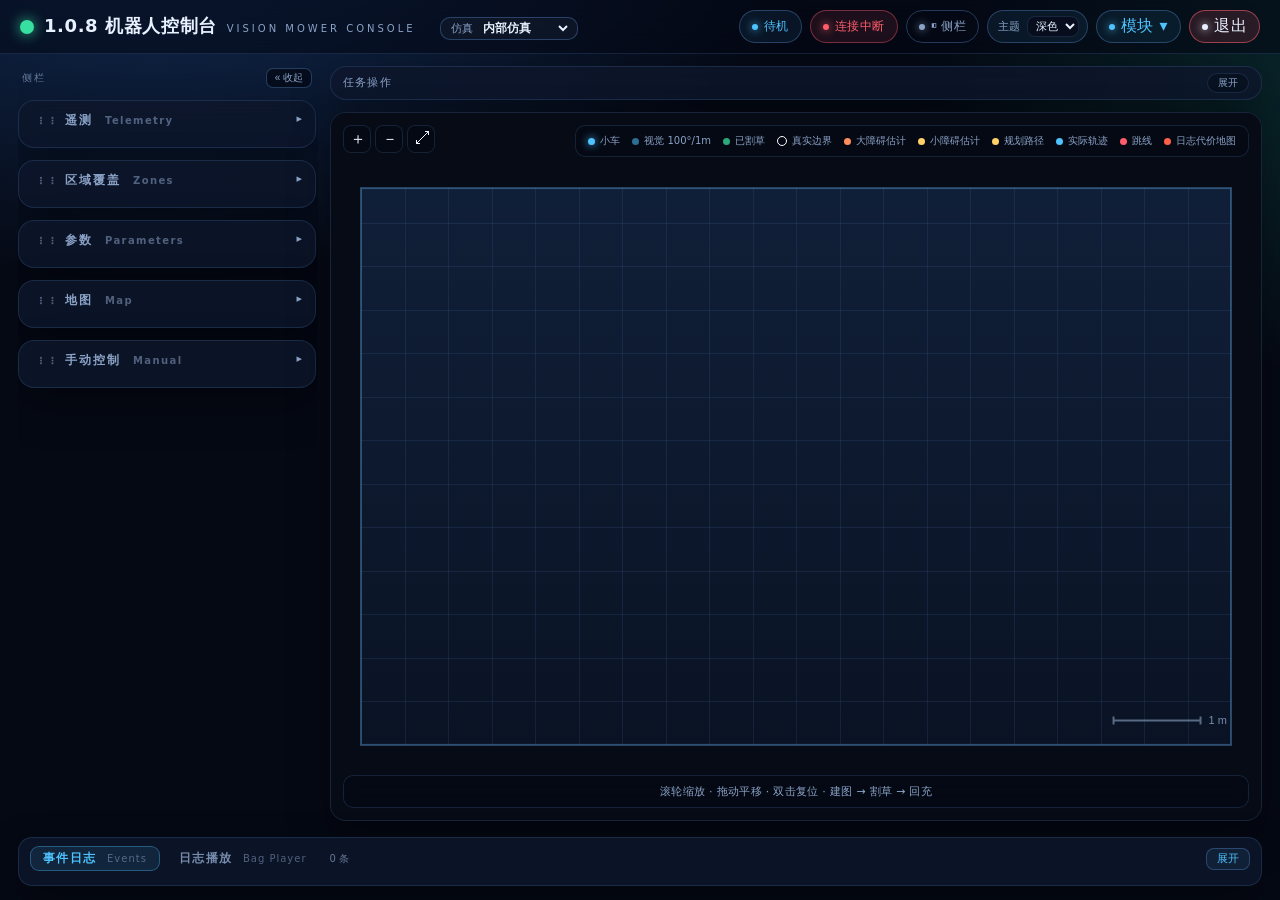
==== commit b1f9c088: "优化版本1.0.8" ====
--- a/robot_simulation/frontend/index.html
+++ b/robot_simulation/frontend/index.html
@@ -3,7 +3,7 @@
 <head>
   <meta charset="utf-8" />
   <meta name="viewport" content="width=device-width, initial-scale=1" />
-  <title>1.0.6 机器人控制台 · Mower Console</title>
+  <title>1.0.8 机器人控制台 · Mower Console</title>
   <link rel="icon" href="data:image/svg+xml,%3Csvg xmlns='http://www.w3.org/2000/svg' viewBox='0 0 64 64'%3E%3Ccircle cx='32' cy='32' r='26' fill='%230b1020' stroke='%2337e0a0' stroke-width='4'/%3E%3Ccircle cx='32' cy='32' r='9' fill='%2337e0a0'/%3E%3C/svg%3E" />
   <script>
     try {
@@ -13,14 +13,27 @@
       document.documentElement.dataset.theme = "dark";
     }
   </script>
+  <style>
+    html { background: #050914; }
+    html[data-theme="light"] { background: #eef3f9; }
+    html[data-theme="warm"] { background: #17100a; }
+  </style>
   <link rel="stylesheet" href="styles.css" />
+  <link rel="stylesheet" href="shared/mode_switch.css?v=20261107" />
 </head>
-<body>
+<body data-sim-mode="standalone">
   <header class="topbar">
     <div class="brand">
       <span class="brand-mark" aria-hidden="true"></span>
-      <span class="brand-title">1.0.6 机器人控制台</span>
+      <span class="brand-title">1.0.8 机器人控制台</span>
       <span class="brand-sub">Vision Mower Console</span>
+      <label class="sim-mode-picker" title="选择独立运行的仿真应用">
+        仿真
+        <select id="simMode" aria-label="仿真类型">
+          <option value="standalone">内部仿真</option>
+          <option value="nav_process">接入导航进程</option>
+        </select>
+      </label>
     </div>
     <div class="status-chips">
       <span id="modeChip" class="chip chip--manual">待机</span>
@@ -41,6 +54,7 @@
           <label><input type="checkbox" data-module-toggle="telemetry" checked /> 遥测数据</label>
           <label><input type="checkbox" data-module-toggle="manual" checked /> 手动控制</label>
           <label><input type="checkbox" data-module-toggle="zones" checked /> 区域覆盖</label>
+          <label><input type="checkbox" data-module-toggle="map" checked /> 地图功能</label>
           <label><input type="checkbox" data-module-toggle="events" checked /> 底部面板</label>
           <label><input type="checkbox" data-module-toggle="params" checked /> 参数设置</label>
           <button id="collapseAllBtn" type="button">全部折叠</button>
@@ -138,7 +152,6 @@
         <div class="param-tabs" role="tablist" aria-label="参数分类">
           <button class="param-tab is-active" type="button" role="tab" data-param-tab="robot">机器人实体</button>
           <button class="param-tab" type="button" role="tab" data-param-tab="sensor">传感器</button>
-          <button class="param-tab" type="button" role="tab" data-param-tab="map">地图</button>
         </div>
 
         <div class="param-pane is-active" data-param-pane="robot">
@@ -171,24 +184,18 @@
           <p class="hint param-message">视觉为唯一感知源，只有 100° FOV / 1 m 内探明的障碍物才视为已知。</p>
         </div>
 
-        <div class="param-pane" data-param-pane="map">
-          <div class="param-sub">地图编辑 · Map Edit</div>
-          <div class="map-edit-row">
-            <button id="editStaticBtn" class="task-btn task-btn--ghost" type="button" data-edit-kind="static">添加静态障碍</button>
-            <button id="editDynamicBtn" class="task-btn task-btn--ghost" type="button" data-edit-kind="dynamic">添加动态障碍</button>
-            <button id="editNoGoBtn" class="task-btn task-btn--ghost" type="button" data-edit-kind="no_go">添加禁区</button>
-          </div>
-          <div class="param-grid">
-            <label>编辑半径 (m)<input id="editRadius" type="number" step="0.05" min="0.10" max="4.00" value="0.35" /></label>
-            <label>动态行程 (m)<input id="editSpan" type="number" step="0.1" min="0.4" max="6.00" value="1.6" /></label>
-          </div>
-          <p id="editMapMessage" class="hint param-message">
-            点“添加…”后在地图上点击放置障碍物；禁区按住左键拖出矩形框选。静态/动态障碍是实体（视觉可探测），禁区只禁止进入与切割。
-          </p>
-          <div id="mapEditList" class="edit-list"></div>
-          <div class="map-edit-actions">
-            <button id="editClearBtn" class="task-btn task-btn--ghost" type="button">清空编辑</button>
-          </div>
+        <div class="param-actions">
+          <button id="applyParamsBtn" class="task-btn task-btn--primary" type="button">应用参数</button>
+          <button id="resetParamsBtn" class="task-btn task-btn--ghost" type="button">恢复默认</button>
+        </div>
+        <p id="paramMessage" class="hint param-message">参数在待机/暂停时应用，下一次规划生效。</p>
+      </section>
+
+      <section class="panel panel--map" data-module="map" data-drag-panel="map" aria-label="地图功能">
+        <h2><span class="drag-grip" data-drag-handle title="拖动模块">⋮⋮</span>地图 <span>Map</span></h2>
+
+        <details class="map-block" open>
+          <summary>地图导入 <span>Import</span></summary>
           <div class="map-import-block">
             <button id="importFileBtn" class="task-btn task-btn--ghost" type="button">选择文件</button>
             <button id="importAllMapsBtn" class="task-btn task-btn--primary" type="button">自动导入</button>
@@ -198,13 +205,62 @@
             可用文件：.pgm 栅格地图（必需），path/default.json、map_info.json（可选，提供分辨率与名称）。
             “自动导入”会扫描服务端 data/map 下所有含 .pgm 的地图并一次性导入。
           </p>
-        </div>
-
-        <div class="param-actions">
-          <button id="applyParamsBtn" class="task-btn task-btn--primary" type="button">应用参数</button>
-          <button id="resetParamsBtn" class="task-btn task-btn--ghost" type="button">恢复默认</button>
-        </div>
-        <p id="paramMessage" class="hint param-message">参数在待机/暂停时应用，下一次规划生效。</p>
+        </details>
+
+        <details class="map-block" open>
+          <summary>地图编辑 <span>Map Editor</span></summary>
+
+          <div class="editor-sub">载入 / 保存</div>
+          <div class="editor-grid editor-grid--source">
+            <label class="editor-field">选择已有地图
+              <select id="editorSourceSelect"></select>
+            </label>
+            <button id="editorLoadBtn" class="task-btn task-btn--ghost" type="button">载入编辑</button>
+            <button id="editorBlankBtn" class="task-btn task-btn--primary" type="button">空白地图</button>
+          </div>
+          <div class="editor-grid editor-grid--save">
+            <label class="editor-field">地图名称
+              <input id="editorName" type="text" maxlength="24" placeholder="保存时使用的名字" />
+            </label>
+            <button id="editorSaveBtn" class="task-btn task-btn--primary" type="button">保存地图</button>
+            <button id="editorExitBtn" class="task-btn task-btn--ghost" type="button">退出编辑</button>
+          </div>
+
+          <div class="editor-sub">区域 / 通道</div>
+          <div class="editor-grid editor-grid--3">
+            <button id="editorRegionStartBtn" class="task-btn task-btn--ghost" type="button">选择区域起点</button>
+            <button id="editorRegionSaveBtn" class="task-btn" type="button">保存区域</button>
+            <button id="editorRegionCancelBtn" class="task-btn task-btn--ghost" type="button">取消区域</button>
+            <button id="editorPassageStartBtn" class="task-btn task-btn--ghost" type="button">选择通道起点</button>
+            <button id="editorPassageSaveBtn" class="task-btn" type="button">保存通道</button>
+            <button id="editorPassageCancelBtn" class="task-btn task-btn--ghost" type="button">取消通道</button>
+          </div>
+          <p class="editor-tip">通道只用来通行：压在区域上的部分照常割草，只有纯通道段不割也不分区。</p>
+
+          <div class="editor-sub">元素</div>
+          <div class="editor-grid editor-grid--4">
+            <button id="editorDeleteBtn" class="task-btn task-btn--ghost" type="button">元素删除</button>
+            <button id="editorUndoBtn" class="task-btn task-btn--ghost" type="button">撤销</button>
+            <button id="editorNoGoBtn" class="task-btn task-btn--ghost" type="button">添加禁区</button>
+            <button id="editorDockBtn" class="task-btn task-btn--ghost" type="button">添加充电桩</button>
+            <button id="editorStaticBtn" class="task-btn task-btn--ghost" type="button">添加障碍物</button>
+            <button id="editorDynamicBtn" class="task-btn task-btn--ghost" type="button">动态障碍</button>
+          </div>
+
+          <div class="editor-sub">画笔参数</div>
+          <div class="editor-fields">
+            <label>画笔半径 (m)<input id="editorRadius" type="number" step="0.05" min="0.10" max="1.20" value="0.35" /></label>
+            <label>障碍半径 (m)<input id="editorSpan" type="number" step="0.05" min="0.12" max="1.00" value="0.30" /></label>
+            <label>巡逻速度 (m/s)<input id="editorSpeed" type="number" step="0.05" min="0.05" max="0.60" value="0.15" /></label>
+            <label>桩半径 (m)<input id="editorDockRadius" type="number" step="0.05" min="0.30" max="1.20" value="0.45" /></label>
+          </div>
+
+          <p id="editorMessage" class="hint param-message">
+            点“空白地图”开始编辑，或选一张已有地图点“载入编辑”：画完区域与通道、放好充电桩后点“保存地图”。编辑期间不能开始建图或割草。
+          </p>
+          <ul id="editorProblems" class="editor-problems"></ul>
+          <div id="editorList" class="edit-list"></div>
+        </details>
       </section>
 
       <aside class="panel panel--controls" data-module="manual" data-drag-panel="manual" aria-label="手动控制">
@@ -216,6 +272,13 @@
           <button class="pad-btn pad-btn--right" data-command="right" aria-label="右转">▶</button>
           <button class="pad-btn pad-btn--down" data-command="backward" aria-label="后退">▼</button>
         </div>
+        <div class="manual-speed">
+          <label>线速度 (m/s)<input id="manualLinear" type="number" step="0.05" min="0.10" max="0.60" value="0.55" /></label>
+          <label>角速度 (rad/s)<input id="manualAngular" type="number" step="0.10" min="0.20" max="1.80" value="1.80" /></label>
+        </div>
+        <p id="manualMessage" class="hint manual-hint">
+          键盘速度：▲/W 前进、▼/S 后退按上面线速度，◀/A、▶/D 按上面角速度（正角速度=左转）。改完直接按方向键生效。
+        </p>
         <div class="mode-row">
           <button id="estopBtn" class="mode-btn" type="button">急停</button>
           <button id="resetBtn" class="mode-btn mode-btn--ghost" type="button">复位</button>
@@ -403,6 +466,7 @@
     </div>
   </section>
 
+  <script src="shared/mode_switch.js?v=20261107"></script>
   <script src="app.js"></script>
 </body>
 </html>
--- a/robot_simulation/frontend/styles.css
+++ b/robot_simulation/frontend/styles.css
@@ -1758,19 +1758,6 @@
 }
 
 /* ------------------------------------------------------------- 导航节点 */
-.map-edit-row {
-  display: flex;
-  flex-wrap: wrap;
-  gap: 6px;
-  margin-bottom: 8px;
-}
-
-.map-edit-actions {
-  display: flex;
-  gap: 6px;
-  margin-top: 6px;
-}
-
 .edit-list {
   display: flex;
   flex-direction: column;
@@ -2234,3 +2221,294 @@
   margin-top: 7px;
   text-align: left;
 }
+
+/* ------------------------------------------------------------- 地图面板（与日志播放同界面） */
+.panel--map .map-block + .map-block {
+  margin-top: 7px;
+}
+
+.map-block {
+  border: 1px solid var(--line);
+  border-radius: 11px;
+  background: rgba(var(--well-rgb), 0.32);
+  padding: 6px 10px 9px;
+}
+
+.map-block > summary {
+  cursor: pointer;
+  padding: 3px 0;
+  font-size: 11.5px;
+  font-weight: 600;
+  letter-spacing: 0.4px;
+  color: var(--text);
+  list-style: none;
+}
+
+.map-block > summary::-webkit-details-marker {
+  display: none;
+}
+
+.map-block > summary::before {
+  content: "▸";
+  display: inline-block;
+  width: 12px;
+  color: rgba(var(--muted-rgb), 0.8);
+  transition: transform 0.12s ease;
+}
+
+.map-block[open] > summary::before {
+  content: "▾";
+}
+
+.map-block > summary span {
+  margin-left: 6px;
+  font-size: 10px;
+  font-weight: 500;
+  letter-spacing: 1px;
+  color: rgba(var(--muted-rgb), 0.55);
+}
+
+.map-block .hint {
+  margin-top: 7px;
+  text-align: left;
+}
+
+.editor-sub {
+  margin: 9px 0 4px;
+  font-size: 10px;
+  font-weight: 600;
+  letter-spacing: 1px;
+  color: rgba(var(--muted-rgb), 0.85);
+}
+
+.editor-sub:first-of-type {
+  margin-top: 4px;
+}
+
+.editor-grid {
+  display: grid;
+  gap: 5px;
+  margin-bottom: 2px;
+}
+
+.editor-grid--source,
+.editor-grid--save {
+  grid-template-columns: minmax(0, 1fr) auto auto;
+  align-items: end;
+}
+
+.editor-grid--3 {
+  grid-template-columns: repeat(3, minmax(0, 1fr));
+}
+
+.editor-grid--4 {
+  grid-template-columns: repeat(4, minmax(0, 1fr));
+}
+
+.editor-grid--4 .task-btn:nth-child(n + 5) {
+  grid-column: span 1;
+}
+
+.editor-grid .task-btn {
+  width: 100%;
+  padding: 5px 3px;
+  font-size: 10px;
+  white-space: nowrap;
+}
+
+.editor-grid--4 .task-btn {
+  font-size: 9.5px;
+}
+
+.editor-grid--source .task-btn,
+.editor-grid--save .task-btn {
+  padding: 5px 10px;
+}
+
+.editor-tip {
+  margin: 4px 0 2px;
+  font-size: 9.5px;
+  line-height: 1.45;
+  color: rgba(var(--muted-rgb), 0.72);
+}
+
+.editor-row {
+  display: flex;
+  flex-wrap: wrap;
+  gap: 6px;
+  margin-bottom: 6px;
+}
+
+.editor-row:last-of-type {
+  margin-bottom: 0;
+}
+
+.editor-row .task-btn {
+  flex: 1 1 auto;
+  padding: 5px 7px;
+  font-size: 10.5px;
+  white-space: nowrap;
+}
+
+.editor-fields {
+  display: flex;
+  flex-wrap: wrap;
+  gap: 7px;
+  margin: 8px 0 2px;
+}
+
+.editor-fields label {
+  flex: 1 1 96px;
+  display: flex;
+  flex-direction: column;
+  gap: 3px;
+  color: var(--muted);
+  font-size: 9.5px;
+  letter-spacing: 0.2px;
+}
+
+.editor-fields input {
+  width: 100%;
+  padding: 4px 6px;
+  border: 1px solid var(--line);
+  border-radius: 6px;
+  background: rgba(var(--well-rgb), 0.8);
+  color: var(--text);
+  font: inherit;
+  font-size: 11px;
+}
+
+.editor-fields input:focus {
+  outline: none;
+  border-color: rgba(var(--cyan-rgb), 0.55);
+}
+
+.editor-problems {
+  margin: 7px 0 0;
+  padding: 0;
+  list-style: none;
+  display: flex;
+  flex-direction: column;
+  gap: 3px;
+}
+
+.editor-problems:empty {
+  display: none;
+}
+
+.editor-problems li {
+  font-size: 10px;
+  line-height: 1.35;
+  color: var(--red);
+}
+
+.editor-problems li::before {
+  content: "• ";
+}
+
+.editor-problems li.is-ok {
+  color: var(--green);
+}
+
+#editorMessage.is-bad {
+  color: var(--red);
+}
+
+#editorMessage.is-ok {
+  color: var(--green);
+}
+
+/* ------------------------------------------------------------- 地图面板（侧栏） */
+.panel--map .map-block {
+  padding: 4px 8px 8px;
+}
+
+.panel--map .map-block > summary {
+  font-size: 11px;
+}
+
+.editor-field {
+  display: flex;
+  flex-direction: column;
+  gap: 3px;
+  color: var(--muted);
+  font-size: 9.5px;
+  letter-spacing: 0.2px;
+}
+
+.editor-field--grow {
+  flex: 1 1 120px;
+  min-width: 96px;
+}
+
+.editor-field select,
+.editor-field input {
+  width: 100%;
+  padding: 4px 6px;
+  border: 1px solid var(--line);
+  border-radius: 6px;
+  background: rgba(var(--well-rgb), 0.8);
+  color: var(--text);
+  font: inherit;
+  font-size: 11px;
+}
+
+.editor-field select:focus,
+.editor-field input:focus {
+  outline: none;
+  border-color: rgba(var(--cyan-rgb), 0.55);
+}
+
+.editor-row .task-btn {
+  flex: 1 1 auto;
+  padding: 4px 6px;
+  font-size: 10px;
+}
+
+.panel--map .editor-row {
+  gap: 5px;
+  margin-bottom: 5px;
+}
+
+.panel--map .editor-fields label {
+  flex: 1 1 88px;
+}
+
+/* ------------------------------------------------------------- 手动控制：速度输入 */
+.manual-speed {
+  display: grid;
+  grid-template-columns: 1fr 1fr;
+  gap: 6px;
+  margin-top: 8px;
+}
+
+.manual-speed label {
+  display: flex;
+  flex-direction: column;
+  gap: 3px;
+  color: var(--muted);
+  font-size: 9.5px;
+  letter-spacing: 0.2px;
+}
+
+.manual-speed input {
+  width: 100%;
+  padding: 4px 6px;
+  border: 1px solid var(--line);
+  border-radius: 6px;
+  background: rgba(var(--well-rgb), 0.8);
+  color: var(--text);
+  font: inherit;
+  font-size: 11px;
+}
+
+.manual-speed input:focus {
+  outline: none;
+  border-color: rgba(var(--cyan-rgb), 0.55);
+}
+
+.manual-hint {
+  margin: 6px 0 0;
+  text-align: left;
+  line-height: 1.45;
+}
--- a/robot_simulation/frontend/shared/mode_switch.css
+++ b/robot_simulation/frontend/shared/mode_switch.css
@@ -0,0 +1,49 @@
+.sim-mode-picker {
+  display: flex;
+  align-items: center;
+  gap: 6px;
+  margin-left: 14px;
+  padding: 3px 6px 3px 10px;
+  border: 1px solid var(--line-strong, #34445f);
+  border-radius: 10px;
+  font-size: 11px;
+  color: var(--muted, #94a3b8);
+  background: rgba(20, 30, 48, 0.55);
+}
+
+.sim-mode-picker select {
+  border: none;
+  background: transparent;
+  color: var(--text, #e5edf8);
+  font-size: 11.5px;
+  font-weight: 600;
+  cursor: pointer;
+  outline: none;
+}
+
+.mode-switch-mask {
+  position: fixed;
+  inset: 0;
+  z-index: 10000;
+  display: flex;
+  align-items: center;
+  justify-content: center;
+  background: var(--bg, #050a14);
+  color: var(--text, #e5edf8);
+}
+
+.mode-switch-mask > div {
+  display: flex;
+  flex-direction: column;
+  gap: 10px;
+  padding: 26px 36px;
+  border: 1px solid var(--line-strong, #34445f);
+  border-radius: 14px;
+  background: var(--panel, #111b2d);
+  text-align: center;
+}
+
+.mode-switch-mask span {
+  color: var(--muted, #94a3b8);
+  font-size: 12px;
+}
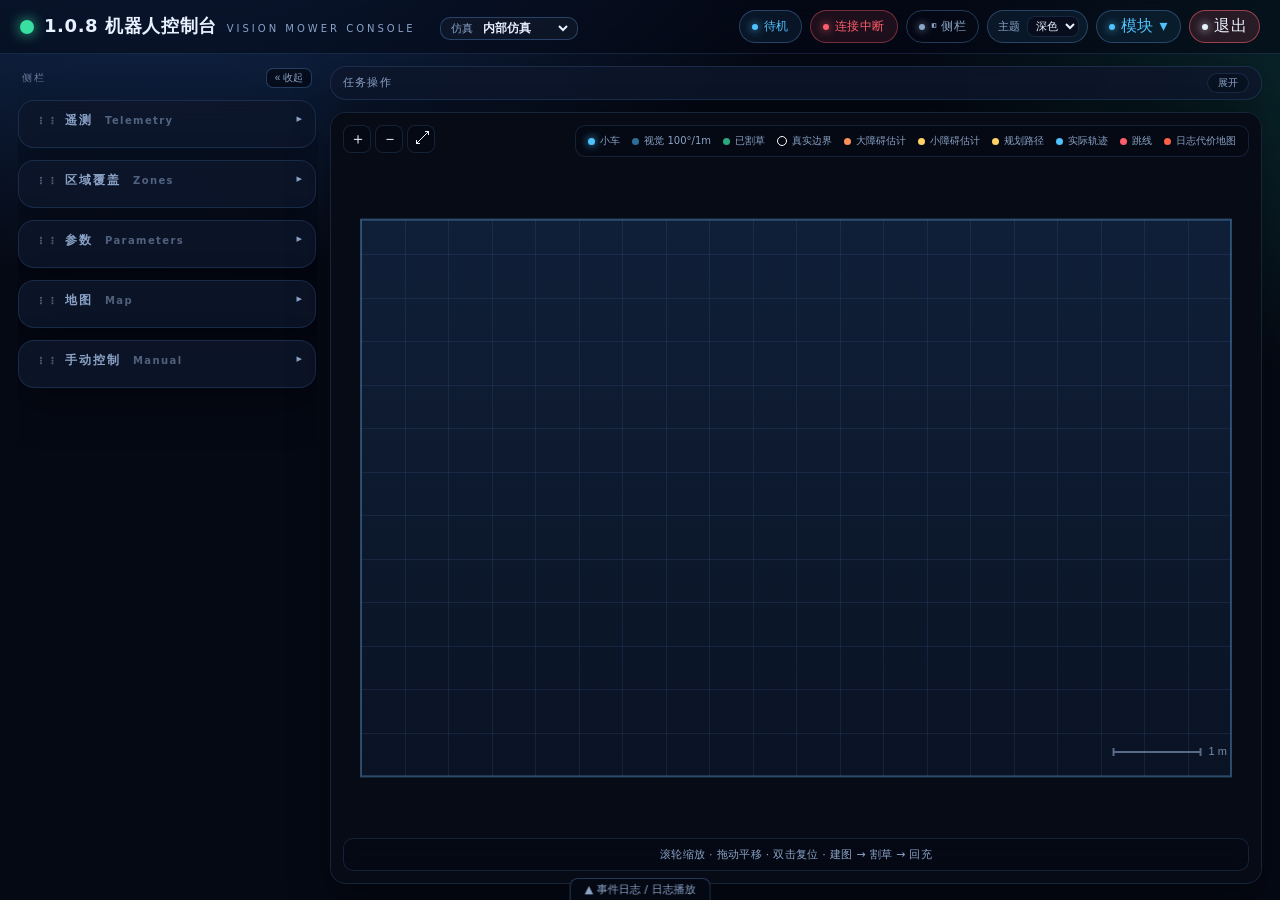
==== commit 61269d09: "优化日志播放" ====
--- a/robot_simulation/frontend/index.html
+++ b/robot_simulation/frontend/index.html
@@ -144,6 +144,18 @@
 
       <section class="panel" data-module="zones" data-drag-panel="zones" aria-label="区域覆盖">
         <h2><span class="drag-grip" data-drag-handle title="拖动模块">⋮⋮</span>区域覆盖 <span>Zones</span></h2>
+        <div class="zone-progress">
+          <div class="progress">
+            <span>边界建图</span>
+            <div class="bar"><i id="mapFill"></i></div>
+            <em id="mapText">0%</em>
+          </div>
+          <div class="progress">
+            <span>总覆盖</span>
+            <div class="bar"><i id="overallFill"></i></div>
+            <em id="overallText">0.00%</em>
+          </div>
+        </div>
         <div id="zoneList" class="zone-list"></div>
       </section>
 
@@ -161,11 +173,8 @@
             <label>最大速度 (m/s)<input type="number" step="0.01" min="0.10" max="2.00" data-config="max_linear" data-type="float" /></label>
             <label>充电桩半径 (m)<input type="number" step="0.05" min="0.30" max="1.50" data-config="dock_radius" data-type="float" /></label>
             <label>弓字间距 (m)<input type="number" step="0.01" min="0.15" max="0.80" data-config="lane_spacing" data-type="float" /></label>
-            <label>边缘内缩 (m)<input type="number" step="0.01" min="0.12" max="0.60" data-config="edge_inset" data-type="float" /></label>
-            <label>沿边速度 (m/s)<input type="number" step="0.01" min="0.15" max="1.20" data-config="edge_speed" data-type="float" /></label>
-            <label>内直角前移 (m)<input type="number" step="0.01" min="0.04" max="0.40" data-config="inner_corner_advance" data-type="float" /></label>
-            <label>绕障余量 (m)<input type="number" step="0.01" min="0.20" max="1.50" data-config="ring_margin" data-type="float" /></label>
-          </div>
+          </div>
+          <p class="hint param-message">贴墙沿边的内缩/速度、内直角前移、绕障与脱困余量等"防卡死"参数已改为内置自适应值，不再对外开放——这几个值调偏了会直接把机器顶在墙上。</p>
           <div class="param-sub">电源 · Power</div>
           <div class="param-grid">
             <label>低电回充 (%)<input type="number" step="1" min="5" max="60" data-config="battery_low" data-type="float" /></label>
@@ -313,6 +322,8 @@
           <button id="chargeBtn" class="task-btn" type="button">立即回充</button>
           <button id="resumeBtn" class="task-btn" type="button">继续任务</button>
           <button id="stopBtn" class="task-btn task-btn--ghost" type="button">停止任务</button>
+          <button id="reportBtn" class="task-btn task-btn--ghost" type="button"
+            title="打开最近一次割草任务的报告（data/data）">割草报告</button>
           <div class="speed-group">
             <span>仿真</span>
             <button class="speed-btn active" data-speed="1" type="button">1x</button>
@@ -326,18 +337,14 @@
         <div class="mission-row mission-row--status">
           <span id="phaseChip" class="chip">待机</span>
           <span id="zoneChip" class="chip chip--zone">区域 -</span>
-          <div class="progress">
-            <span>边界建图</span>
-            <div class="bar"><i id="mapFill"></i></div>
-            <em id="mapText">0%</em>
-          </div>
-          <div class="progress">
-            <span>总覆盖</span>
-            <div class="bar"><i id="overallFill"></i></div>
-            <em id="overallText">0.00%</em>
-          </div>
-          <span class="stat">总路程 <strong id="taskDistance">0.00</strong> m</span>
-          <span class="stat">任务时长 <strong id="taskDuration">00:00</strong></span>
+          <div id="bagBar" class="bag-bar" aria-label="日志回放">
+            <button id="bagPlayBtn" class="bag-bar-btn" type="button" disabled>播放</button>
+            <button id="bagPauseBtn" class="bag-bar-btn" type="button" disabled>暂停</button>
+            <span id="bagCurrentName" class="bag-bar-name">未载入日志</span>
+            <span id="bagTime" class="bag-bar-time">--</span>
+            <span class="bag-bar-world">世界时间 <strong id="bagWorld">--</strong></span>
+            <span id="bagHint" class="bag-bar-hint">载入日志后可回放</span>
+          </div>
           <span id="missionMessage" class="mission-message">等待任务</span>
         </div>
       </section>
@@ -381,6 +388,8 @@
 
   <button id="sidebarTab" class="side-tab" type="button" title="展开左侧栏" hidden>»</button>
 
+  <button id="dockTab" class="dock-tab-raise" type="button" title="展开底部面板" hidden>▲ 事件日志 / 日志播放</button>
+
   <section class="log-dock" data-module="events" data-drag-panel="events" aria-label="事件日志与日志播放">
     <div class="log-dock-head">
       <div class="dock-tabs" role="tablist" aria-label="底部面板">
@@ -398,27 +407,13 @@
         <div class="bag-col bag-col--left">
           <div class="bag-row bag-row--play">
             <button id="bagLoadBtn" class="task-btn task-btn--primary" type="button">载入</button>
-            <button id="bagPlayBtn" class="task-btn" type="button">播放</button>
-            <button id="bagPauseBtn" class="task-btn" type="button">暂停</button>
             <button id="bagStopBtn" class="task-btn task-btn--ghost" type="button">停止</button>
             <button id="bagQueueBtn" class="task-btn" type="button" title="按勾选顺序连续播放">连续播放</button>
-            <label class="bag-speed" title="回放倍速（与顶部仿真倍速相乘）">倍速
-              <select id="bagSpeed">
-                <option value="1">1x</option>
-                <option value="2">2x</option>
-                <option value="4">4x</option>
-              </select>
-            </label>
           </div>
           <div class="bag-row bag-progress-row">
             <input id="bagProgress" class="bag-progress" type="range" min="0" max="1000" value="0" step="1" />
-            <span id="bagTime" class="bag-time">0.0 / 0.0 s</span>
-          </div>
-          <div class="bag-current">
-            <span>当前日志</span>
-            <strong id="bagCurrentName">未载入</strong>
-            <span id="bagHint" class="bag-current-hint">选择日志后点“载入”，再点“播放”；勾选多个可“连续播放”。</span>
-          </div>
+          </div>
+          <p class="bag-hud-note">回放状态（当前日志 / 回放时间 / 世界时间 / 播放暂停）在“任务操作”栏里；倍速用顶部的仿真倍速。</p>
           <div class="bag-row">
             <label class="bag-label" for="bagFolder">日志文件夹</label>
             <select id="bagFolder" class="bag-select"></select>
--- a/robot_simulation/frontend/styles.css
+++ b/robot_simulation/frontend/styles.css
@@ -1164,10 +1164,62 @@
   object-fit: contain;
 }
 
-/* 独立窗口里的排版 */
-.popup-host {
-  height: 100%;
-  padding: 10px;
+/* 独立窗口：页面内浮层，永远压在界面/地图上层（可拖动、可拉伸） */
+.float-panel {
+  position: fixed;
+  display: flex;
+  flex-direction: column;
+  min-width: 260px;
+  min-height: 180px;
+  padding: 0;
+  background: var(--panel, #0f1720);
+  border: 1px solid rgba(255, 255, 255, 0.16);
+  border-radius: 12px;
+  box-shadow: 0 20px 60px rgba(0, 0, 0, 0.55);
+  overflow: hidden;
+  resize: both;
+  z-index: 9000;
+}
+
+.float-panel__bar {
+  display: flex;
+  align-items: center;
+  gap: 8px;
+  padding: 6px 8px;
+  background: rgba(255, 255, 255, 0.06);
+  font-size: 12px;
+  cursor: move;
+  user-select: none;
+}
+
+.float-panel__title {
+  flex: 1 1 auto;
+  white-space: nowrap;
+  overflow: hidden;
+  text-overflow: ellipsis;
+  font-weight: 600;
+}
+
+.float-panel__back {
+  flex: 0 0 auto;
+  padding: 2px 8px;
+  font-size: 11px;
+  color: inherit;
+  background: rgba(255, 255, 255, 0.08);
+  border: 1px solid rgba(255, 255, 255, 0.16);
+  border-radius: 6px;
+  cursor: pointer;
+}
+
+.float-panel__back:hover {
+  background: rgba(255, 255, 255, 0.16);
+}
+
+.float-panel__body {
+  flex: 1 1 auto;
+  min-height: 0;
+  overflow: auto;
+  padding: 8px;
   box-sizing: border-box;
 }
 
@@ -1266,8 +1318,32 @@
   max-height: 148px;
 }
 
-.log-dock.is-collapsed .dock-pane {
+/* 收起 = 整块隐藏（和左侧栏一致），靠底部的小提手重新展开 */
+.log-dock.is-collapsed {
   display: none;
+}
+
+.dock-tab-raise {
+  position: fixed;
+  left: 50%;
+  bottom: 0;
+  transform: translateX(-50%);
+  z-index: 12;
+  padding: 3px 14px;
+  border-radius: 8px 8px 0 0;
+  border: 1px solid var(--line-strong);
+  border-bottom: none;
+  background: rgba(var(--well-rgb), 0.92);
+  color: var(--muted);
+  font: inherit;
+  font-size: 11px;
+  cursor: pointer;
+  backdrop-filter: blur(8px);
+}
+
+.dock-tab-raise:hover {
+  color: var(--text);
+  border-color: rgba(var(--green-rgb), 0.5);
 }
 
 /* ------------------------------------------------------------- 工作区 */
@@ -1618,6 +1694,94 @@
   height: 10px;
 }
 .dot--path { background: var(--obstacle-small-color); }
+
+/* 任务操作栏里的回放状态条：平时禁用（灰），载入日志后才可用 */
+.bag-bar {
+  display: flex;
+  align-items: center;
+  gap: 6px;
+  flex: 1 1 320px;
+  min-width: 0;
+  padding: 3px 8px;
+  border-radius: 9px;
+  border: 1px solid var(--line);
+  background: rgba(var(--well-rgb), 0.55);
+  font-size: 11px;
+  color: var(--muted);
+}
+
+.bag-bar.is-idle {
+  opacity: 0.6;
+}
+
+.bag-bar-btn {
+  flex: 0 0 auto;
+  padding: 2px 8px;
+  font: inherit;
+  font-size: 11px;
+  color: var(--text);
+  background: rgba(255, 255, 255, 0.08);
+  border: 1px solid var(--line);
+  border-radius: 6px;
+  cursor: pointer;
+}
+
+.bag-bar-btn:hover:not(:disabled) {
+  border-color: rgba(var(--green-rgb), 0.5);
+  color: var(--green);
+}
+
+.bag-bar-btn:disabled {
+  opacity: 0.45;
+  cursor: not-allowed;
+}
+
+.bag-bar-name {
+  flex: 0 1 auto;
+  min-width: 0;
+  overflow: hidden;
+  text-overflow: ellipsis;
+  white-space: nowrap;
+  color: var(--text);
+  font-size: 11px;
+}
+
+.bag-bar-time {
+  flex: 0 0 auto;
+  font-variant-numeric: tabular-nums;
+}
+
+.bag-bar-world {
+  flex: 0 0 auto;
+  white-space: nowrap;
+}
+
+.bag-bar-world strong {
+  color: var(--text);
+  font-variant-numeric: tabular-nums;
+}
+
+.bag-bar-hint {
+  flex: 1 1 90px;
+  min-width: 0;
+  overflow: hidden;
+  text-overflow: ellipsis;
+  white-space: nowrap;
+  color: var(--muted);
+}
+
+.bag-hud-note {
+  margin: 0;
+  font-size: 11px;
+  color: var(--muted);
+}
+
+.zone-progress {
+  display: flex;
+  flex-direction: column;
+  gap: 6px;
+  margin-bottom: 8px;
+}
 
 .tips {
   position: absolute;
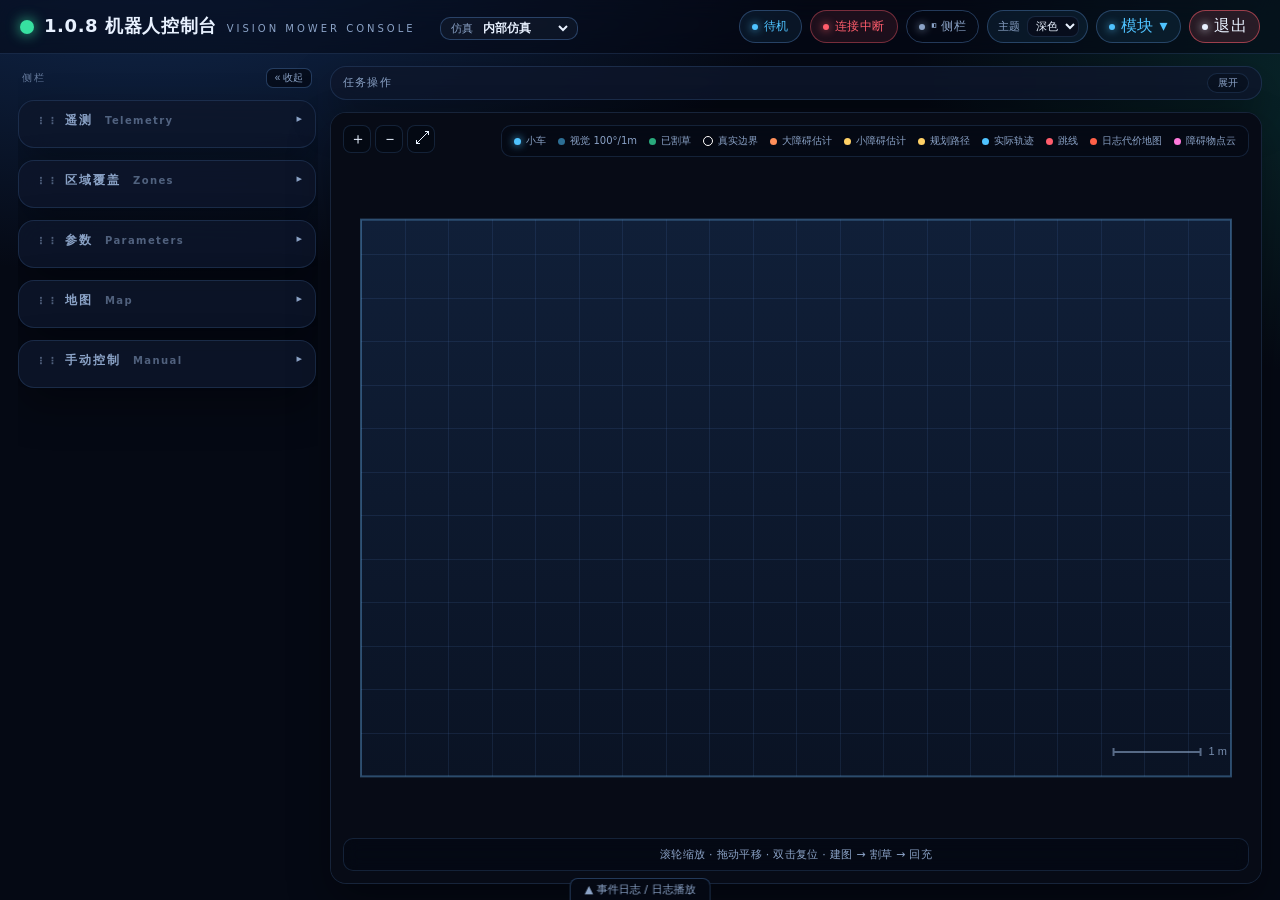
==== commit d9007ccb: "优化日志播放" ====
--- a/robot_simulation/frontend/index.html
+++ b/robot_simulation/frontend/index.html
@@ -368,6 +368,7 @@
           <span><i class="dot dot--trail"></i>实际轨迹</span>
           <span><i class="dot dot--jump"></i>跳线</span>
           <span><i class="dot dot--costmap"></i>日志代价地图</span>
+          <span><i class="dot dot--cloud"></i>障碍物点云</span>
         </div>
         <div class="tips">滚轮缩放 · 拖动平移 · 双击复位 · 建图 → 割草 → 回充</div>
         <figure id="bagVideo" class="bag-video" hidden>
--- a/robot_simulation/frontend/styles.css
+++ b/robot_simulation/frontend/styles.css
@@ -1301,6 +1301,10 @@
   background: #ff6048;
 }
 
+.dot--cloud {
+  background: #ff7adc;
+}
+
 .bag-topic em {
   font-style: normal;
   color: rgba(var(--muted-rgb), 0.85);
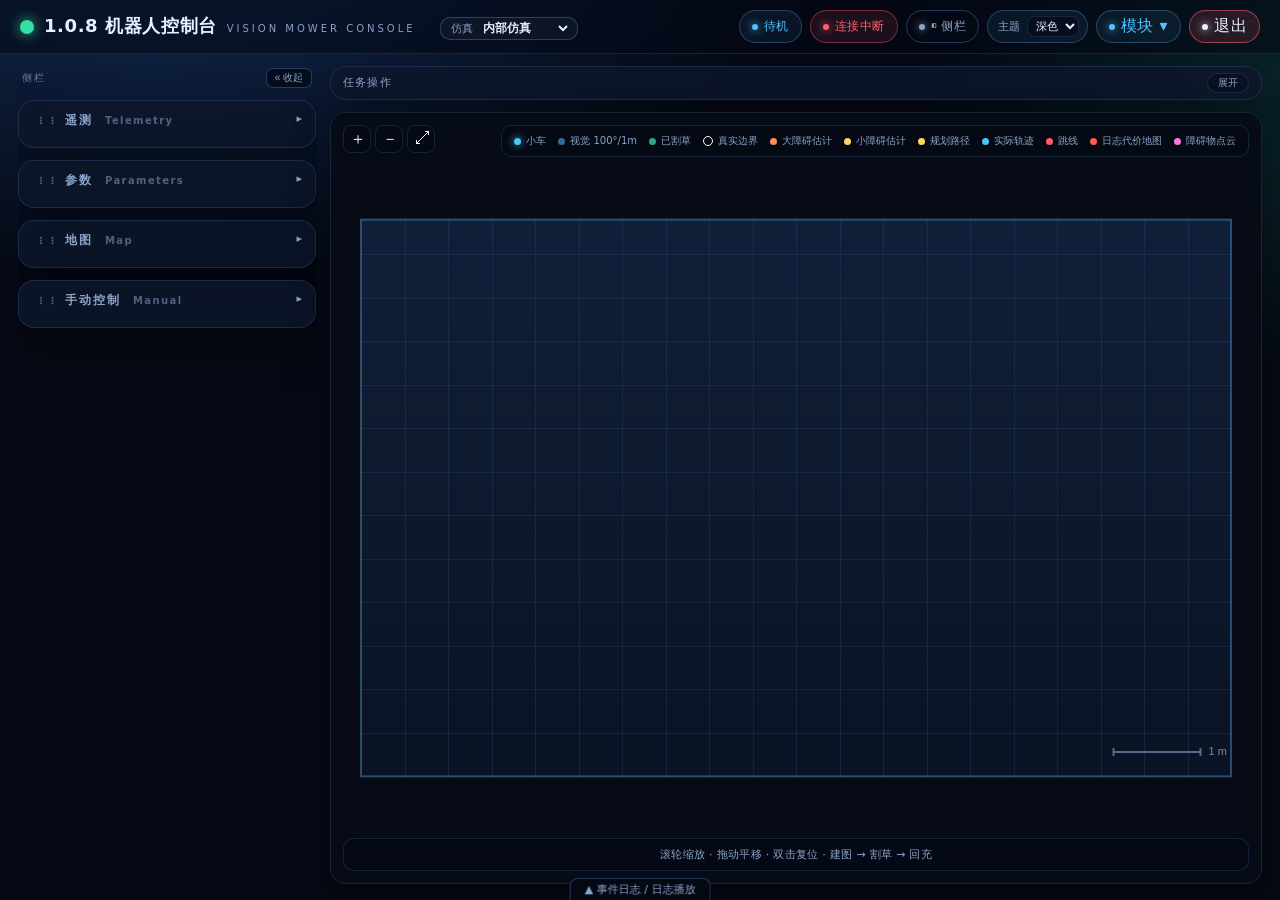
==== commit 2b23c93a: "优化版本1.0.9" ====
--- a/robot_simulation/frontend/index.html
+++ b/robot_simulation/frontend/index.html
@@ -53,7 +53,6 @@
         <div id="moduleMenu" class="module-menu-pop" hidden>
           <label><input type="checkbox" data-module-toggle="telemetry" checked /> 遥测数据</label>
           <label><input type="checkbox" data-module-toggle="manual" checked /> 手动控制</label>
-          <label><input type="checkbox" data-module-toggle="zones" checked /> 区域覆盖</label>
           <label><input type="checkbox" data-module-toggle="map" checked /> 地图功能</label>
           <label><input type="checkbox" data-module-toggle="events" checked /> 底部面板</label>
           <label><input type="checkbox" data-module-toggle="params" checked /> 参数设置</label>
@@ -142,23 +141,6 @@
 
       </section>
 
-      <section class="panel" data-module="zones" data-drag-panel="zones" aria-label="区域覆盖">
-        <h2><span class="drag-grip" data-drag-handle title="拖动模块">⋮⋮</span>区域覆盖 <span>Zones</span></h2>
-        <div class="zone-progress">
-          <div class="progress">
-            <span>边界建图</span>
-            <div class="bar"><i id="mapFill"></i></div>
-            <em id="mapText">0%</em>
-          </div>
-          <div class="progress">
-            <span>总覆盖</span>
-            <div class="bar"><i id="overallFill"></i></div>
-            <em id="overallText">0.00%</em>
-          </div>
-        </div>
-        <div id="zoneList" class="zone-list"></div>
-      </section>
-
       <section class="panel" data-module="params" data-drag-panel="params" aria-label="参数设置">
         <h2><span class="drag-grip" data-drag-handle title="拖动模块">⋮⋮</span>参数 <span>Parameters</span></h2>
         <div class="param-tabs" role="tablist" aria-label="参数分类">
@@ -282,7 +264,7 @@
           <button class="pad-btn pad-btn--down" data-command="backward" aria-label="后退">▼</button>
         </div>
         <div class="manual-speed">
-          <label>线速度 (m/s)<input id="manualLinear" type="number" step="0.05" min="0.10" max="0.60" value="0.55" /></label>
+          <label>线速度 (m/s)<input id="manualLinear" type="number" step="0.05" min="0.10" max="3.00" value="0.55" /></label>
           <label>角速度 (rad/s)<input id="manualAngular" type="number" step="0.10" min="0.20" max="1.80" value="1.80" /></label>
         </div>
         <p id="manualMessage" class="hint manual-hint">
@@ -340,6 +322,10 @@
           <div id="bagBar" class="bag-bar" aria-label="日志回放">
             <button id="bagPlayBtn" class="bag-bar-btn" type="button" disabled>播放</button>
             <button id="bagPauseBtn" class="bag-bar-btn" type="button" disabled>暂停</button>
+            <button id="bagStopBtn" class="bag-bar-btn" type="button" disabled
+              title="停止回放，退出日志播放">停止</button>
+            <input id="bagProgress" class="bag-progress bag-bar-progress" type="range"
+              min="0" max="1000" value="0" step="1" title="拖动进度条定位回放时刻" disabled />
             <span id="bagCurrentName" class="bag-bar-name">未载入日志</span>
             <span id="bagTime" class="bag-bar-time">--</span>
             <span class="bag-bar-world">世界时间 <strong id="bagWorld">--</strong></span>
@@ -408,13 +394,9 @@
         <div class="bag-col bag-col--left">
           <div class="bag-row bag-row--play">
             <button id="bagLoadBtn" class="task-btn task-btn--primary" type="button">载入</button>
-            <button id="bagStopBtn" class="task-btn task-btn--ghost" type="button">停止</button>
             <button id="bagQueueBtn" class="task-btn" type="button" title="按勾选顺序连续播放">连续播放</button>
           </div>
-          <div class="bag-row bag-progress-row">
-            <input id="bagProgress" class="bag-progress" type="range" min="0" max="1000" value="0" step="1" />
-          </div>
-          <p class="bag-hud-note">回放状态（当前日志 / 回放时间 / 世界时间 / 播放暂停）在“任务操作”栏里；倍速用顶部的仿真倍速。</p>
+          <p class="bag-hud-note">回放状态（进度条 / 当前日志 / 回放时间 / 世界时间 / 播放暂停停止）在“任务操作”栏里；倍速用顶部的仿真倍速。</p>
           <div class="bag-row">
             <label class="bag-label" for="bagFolder">日志文件夹</label>
             <select id="bagFolder" class="bag-select"></select>
--- a/robot_simulation/frontend/styles.css
+++ b/robot_simulation/frontend/styles.css
@@ -518,54 +518,6 @@
   font-size: 11px;
 }
 
-.zone-list {
-  display: flex;
-  flex-direction: column;
-  gap: 5px;
-}
-
-.zone-item {
-  display: grid;
-  grid-template-columns: 20px minmax(0, 1fr) 36px;
-  align-items: center;
-  gap: 8px;
-  font-size: 10.5px;
-  color: var(--muted);
-  padding: 2px 0;
-}
-
-.zone-item .zone-name {
-  font-variant-numeric: tabular-nums;
-  font-weight: 600;
-  color: var(--text);
-}
-
-.zone-item .bar {
-  height: 5px;
-}
-
-.zone-item .bar i {
-  background: rgba(var(--green-rgb), 0.75);
-}
-
-.zone-item .zone-pct {
-  text-align: right;
-  font-variant-numeric: tabular-nums;
-}
-
-.zone-item.unselected {
-  opacity: 0.4;
-}
-
-.zone-item.current {
-  color: var(--green);
-}
-
-.zone-item.current .zone-name {
-  color: var(--green);
-  text-shadow: 0 0 10px rgba(var(--green-rgb), 0.6);
-}
-
 /* ------------------------------------------------------------- 日志 */
 .log-title {
   margin-top: 14px !important;
@@ -864,10 +816,6 @@
 .bag-speed select {
   flex: 0 0 auto;
   width: 64px;
-}
-
-.bag-progress-row {
-  gap: 10px;
 }
 
 .bag-progress {
@@ -1704,7 +1652,7 @@
   display: flex;
   align-items: center;
   gap: 6px;
-  flex: 1 1 320px;
+  flex: 2 1 460px;
   min-width: 0;
   padding: 3px 8px;
   border-radius: 9px;
@@ -1741,7 +1689,7 @@
 }
 
 .bag-bar-name {
-  flex: 0 1 auto;
+  flex: 1 1 110px;
   min-width: 0;
   overflow: hidden;
   text-overflow: ellipsis;
@@ -1765,26 +1713,37 @@
   font-variant-numeric: tabular-nums;
 }
 
+.bag-bar-progress {
+  flex: 1 1 110px;
+  min-width: 80px;
+  max-width: 260px;
+  margin: 0;
+}
+
+.bag-bar-progress:disabled {
+  opacity: 0.45;
+  cursor: not-allowed;
+}
+
 .bag-bar-hint {
-  flex: 1 1 90px;
+  flex: 0 1 auto;
   min-width: 0;
+  max-width: 240px;
   overflow: hidden;
   text-overflow: ellipsis;
   white-space: nowrap;
   color: var(--muted);
 }
 
+/* 暂停提示用绿色，和运行中的灰色提示区分开 */
+.bag-bar-hint.is-paused {
+  color: var(--green);
+}
+
 .bag-hud-note {
   margin: 0;
   font-size: 11px;
   color: var(--muted);
-}
-
-.zone-progress {
-  display: flex;
-  flex-direction: column;
-  gap: 6px;
-  margin-bottom: 8px;
 }
 
 .tips {
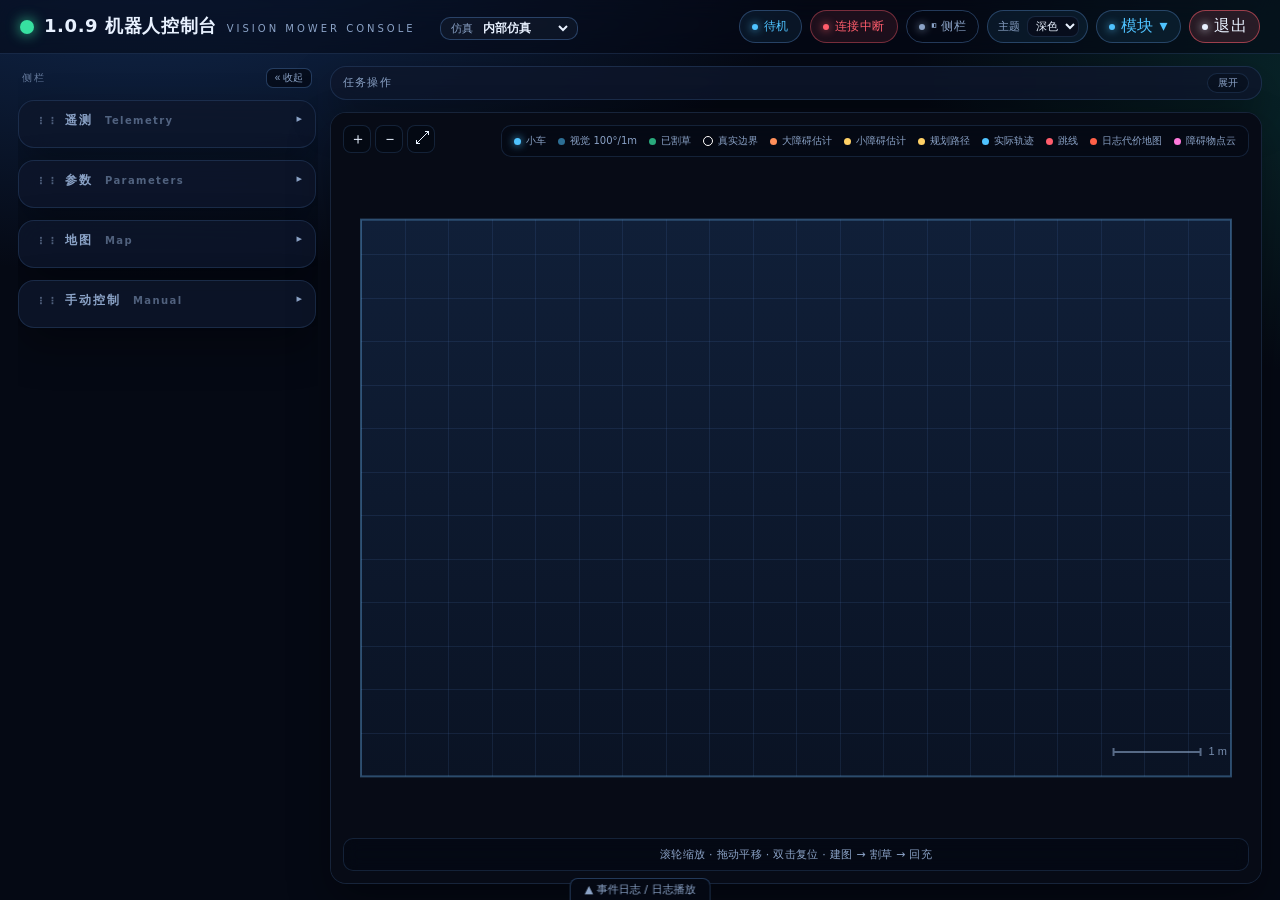
==== commit 821e7d15: "调整轨迹" ====
--- a/robot_simulation/frontend/index.html
+++ b/robot_simulation/frontend/index.html
@@ -3,7 +3,7 @@
 <head>
   <meta charset="utf-8" />
   <meta name="viewport" content="width=device-width, initial-scale=1" />
-  <title>1.0.8 机器人控制台 · Mower Console</title>
+  <title>1.0.9 机器人控制台 · Mower Console</title>
   <link rel="icon" href="data:image/svg+xml,%3Csvg xmlns='http://www.w3.org/2000/svg' viewBox='0 0 64 64'%3E%3Ccircle cx='32' cy='32' r='26' fill='%230b1020' stroke='%2337e0a0' stroke-width='4'/%3E%3Ccircle cx='32' cy='32' r='9' fill='%2337e0a0'/%3E%3C/svg%3E" />
   <script>
     try {
@@ -25,7 +25,7 @@
   <header class="topbar">
     <div class="brand">
       <span class="brand-mark" aria-hidden="true"></span>
-      <span class="brand-title">1.0.8 机器人控制台</span>
+      <span class="brand-title">1.0.9 机器人控制台</span>
       <span class="brand-sub">Vision Mower Console</span>
       <label class="sim-mode-picker" title="选择独立运行的仿真应用">
         仿真
@@ -395,6 +395,8 @@
           <div class="bag-row bag-row--play">
             <button id="bagLoadBtn" class="task-btn task-btn--primary" type="button">载入</button>
             <button id="bagQueueBtn" class="task-btn" type="button" title="按勾选顺序连续播放">连续播放</button>
+            <button id="bagClearBtn" class="task-btn task-btn--ghost" type="button"
+              title="清除地图上的回放轨迹与已累积的感知点云（连续播放换包不会自动清）">清理地图</button>
           </div>
           <p class="bag-hud-note">回放状态（进度条 / 当前日志 / 回放时间 / 世界时间 / 播放暂停停止）在“任务操作”栏里；倍速用顶部的仿真倍速。</p>
           <div class="bag-row">
